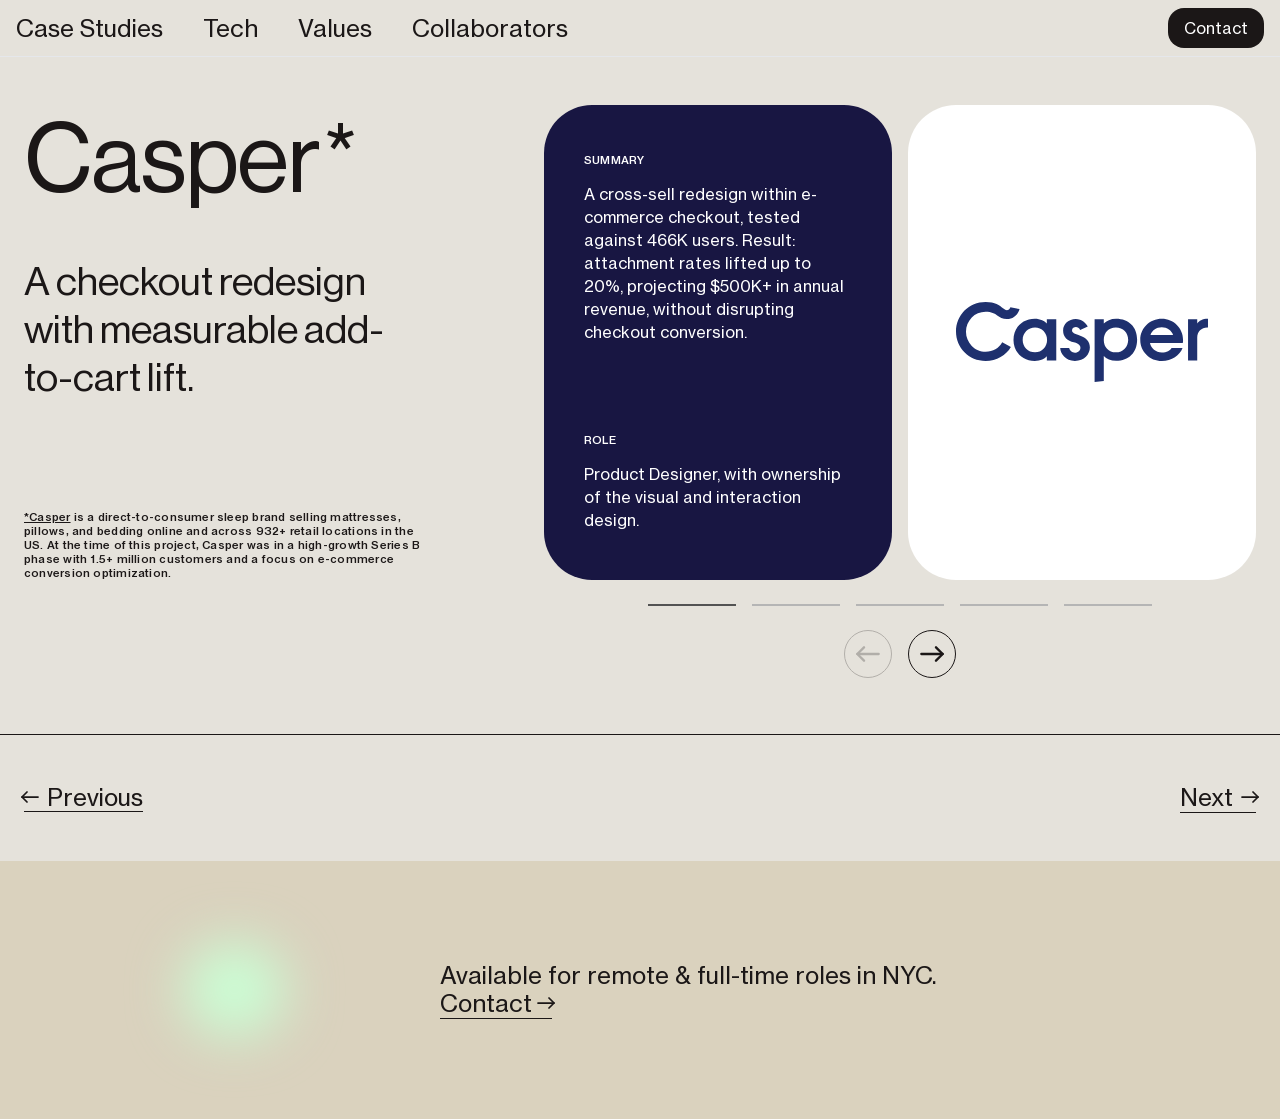
==== casper.html @ 8f55fc1f "Casper copy update" ====
<!DOCTYPE html>
<html lang="en">
<head>
  <meta charset="UTF-8" />
  <meta name="viewport" content="width=device-width, initial-scale=1.0" />
  <title>Casper — Anne Lee</title>
  <link rel="stylesheet" href="styles.css" />
  <link rel="icon" type="image/x-icon" href="favicon.ico">
</head>
<body>

  <header id="site-navbar" class="site-header"></header>

  <main class="cs-page">

    <!-- ── Hero ─────────────────────────────────────────────── -->
    <section class="cs-hero">
      <div class="page-shell">
        <div class="grid-inner">

          <div class="cs-hero-left">
            <div class="cs-hero-headline">
              <h1 class="cs-title">Casper*</h1>
              <p class="cs-subtitle">A checkout redesign with measurable add-to-cart lift.</p>
            </div>
            <p class="cs-footnote"><a href="https://www.casper.com/" target="_blank" rel="noopener noreferrer">*Casper</a> is a direct-to-consumer sleep brand selling mattresses, pillows, and bedding online and across 932+ retail locations in the US. At the time of this project, Casper was in a high-growth Series B phase with 1.5+ million customers and a focus on e-commerce conversion optimization.</p>
          </div>

          <div class="cs-hero-right">

            <!-- Slide 1 — Product + Role -->
            <div data-slide-id="product" class="cs-hero-slide cs-hero-slide--active">
              <div class="cs-hero-card" style="background-color: #181642 !important;">
                <div class="cs-card-meta-item">
                  <span class="cs-label">SUMMARY</span>
                  <p class="cs-card-value">A cross-sell redesign within e-commerce checkout, tested against 466K users. Result: attachment rates lifted up to 20%, projecting $500K+ in annual revenue, without disrupting checkout conversion.</p>
                </div>
                <div class="cs-card-meta-item">
                  <span class="cs-label">ROLE</span>
                  <p class="cs-card-value">Product Designer, with ownership of the visual and interaction design.</p>
                </div>
              </div>
              <div class="cs-hero-img-wrap" style="background:#fff; display:flex; align-items:center; justify-content:center; padding:0 var(--space-6);">
                <img src="img/casper/Casper_Sleep_logo.svg" alt="Casper" style="width:100%; height:auto; display:block;" />
              </div>
            </div>

            <!-- Slide 2 — Problem + Stage -->
            <div data-slide-id="problem" class="cs-hero-slide">
              <div class="cs-hero-card" style="background-color: #181642 !important;">
                <div class="cs-card-meta-item">
                  <span class="cs-label">OBJECTIVE</span>
                  <p class="cs-card-value">A poorly designed cross-sell risks checkout drop-off, so the brief was clear: lift attachment without disrupting conversion.</p>
                </div>
                <div class="cs-card-meta-item">
                  <span class="cs-label">DIAGNOSIS</span>
                  <p class="cs-card-value">The inherited cross-sell carousel was underperforming. Auto-rotation carousel moved faster than buyers could engage, dot navigation was impercievable on mobile, and low visual contrast buried the add-to-cart moment.</p>
                </div>
              </div>
              <div class="cs-hero-img-wrap cs-problem-wrap" style="background-color: #181642!important;">
                <img src="img/casper/casper-hero-original-cross-sell.png" alt="Casper problem" class="cs-hero-img" style="display:block; margin: 0 auto; padding:32px;" />
              </div>
            </div>

            <!-- Slide 3 — Strategy + Constraint -->
            <div data-slide-id="strategy" class="cs-hero-slide">
              <div class="cs-hero-card" style="background-color: #181642 !important;">
                <div class="cs-card-meta-item">
                  <span class="cs-label">DESIGN ITERATIONS</span>
                  <p class="cs-card-value">Explored contextual copy per product to give buyers more incentive at the moment of add-to-cart. Tested CTA treatments across button size, label copy, and icon vs. text styles.</p>
                </div>
                <div class="cs-card-meta-item">
                  <span class="cs-label">THE CONSTRAINT</span>
                  <p class="cs-card-value">Minimal engineering lift. Any redesign had to be A/B testable in isolation with no risk to primary checkout conversion.</p>
                </div>
              </div>
              <div class="cs-hero-img-wrap cs-iter-wrap" style="background-color: #F0F9FF !important;">
                <img src="img/casper/casper-hero-iteration1.png" alt="Casper iteration 1" class="cs-hero-img cs-iter-img cs-iter-img--1" />
                <img src="img/casper/casper-hero-iteration2.png" alt="Casper iteration 2" class="cs-hero-img cs-iter-img cs-iter-img--2" />
                <img src="img/casper/casper-hero-iteration3.png" alt="Casper iteration 3" class="cs-hero-img cs-iter-img cs-iter-img--3" />
                <p class="cs-iter-caption">Cross-sell redesign iterations</p>
              </div>
            </div>

            <!-- Slide 4 — Design + Decisions -->
            <div data-slide-id="design" class="cs-hero-slide">
              <div class="cs-hero-card" style="background-color: #181642 !important;">
                <div class="cs-card-meta-item">
                  <span class="cs-label">THE FINAL DESIGN</span>
                  <p class="cs-card-value">Slowed carousel movement, replaced dot navigation with arrows, and added contextual copy to each product. The cross-sell peeks in as users reach end of scroll, and the primary checkout CTA remains at mid-screen.</p>
                </div>
                <div class="cs-card-meta-item">
                  <span class="cs-label">REASONING</span>
                  <p class="cs-card-value">A large full-width CTA touch area and directional arrows reduce friction at the moment purchase intent peaks. A blue card background adds visual contrast while using existing button styles.</p>
                </div>
              </div>
              <div class="cs-hero-img-wrap cs-design-wrap" style="background-color: #ADD3EB !important;">
                <div class="cs-design-inner">
                  <img src="img/casper/casper-hero-final-design.png" alt="Casper design process" class="cs-design-scroll-img"/>
                  <img src="img/casper/casper-hero-final-design-cart.png" alt="Casper cross-sell module" class="cs-design-cart-img"/>
                </div>
              </div>
            </div>

            <!-- Slide 5 — Outcomes + Guardrail -->
            <div data-slide-id="outcomes" class="cs-hero-slide">
              <div class="cs-hero-card" style="background-color: #181642 !important;">
                <div class="cs-card-meta-item">
                  <span class="cs-label">OUTCOMES</span>
                  <p class="cs-card-value">Attachment rates improved across every product tested, with gains ranging from 7% to 20%. Revenue per user lifted 1%, projecting to $500K+ annually.</p>
                </div>
                <div class="cs-card-meta-item">
                  <span class="cs-label">VALIDATION</span>
                  <p class="cs-card-value">Primary checkout conversion held unchanged. The redesign lifted cross-sell without adding friction. Design is a growth lever.</p>
                </div>
              </div>
              <div class="cs-hero-img-wrap" style="background: #274492 !important;">
                <div class="cs-outcomes-stats">
                  <p class="cs-subtitle" style="color:#fff !important;">Results</p>
                  <p class="cs-stat-intro">Statistically significant <br>conversion lift:</p>
                  <div class="cs-stat-group">
                    <p class="cs-stat-intro cs-count-up" data-prefix="+" data-suffix="%" data-target="20" style="color:#fff !important;">+0%</p>
                    <p class="cs-stat-intro">Pillow attachment</p>
                  </div>
                  <div class="cs-stat-group">
                    <p class="cs-stat-intro cs-count-up" data-prefix="+" data-suffix="%" data-target="17" style="color:#fff !important;">+0%</p>
                    <p class="cs-stat-intro">Mattress Protector attachment</p>
                  </div>
                  <div class="cs-stat-group">
                    <p class="cs-stat-intro cs-count-up" data-prefix="$" data-suffix="K+" data-target="500" style="color:#fff !important;">$0K+</p>
                    <p class="cs-stat-intro">Projected AR impact</p>
                  </div>
                </div>
              </div>
            </div>

          </div>

        </div>
      </div>
    </section>

    <!-- ── Navigation strip ─────────────────────────────────── -->
    <div class="cs-nav-strip">
      <div class="page-shell">
        <div class="cs-nav-inner">
          <div class="cs-nav-right">
            <div class="cs-progress" role="img" aria-label="Slide 1 of 5">
              <span class="cs-progress-seg cs-progress-seg--active"></span>
              <span class="cs-progress-seg"></span>
              <span class="cs-progress-seg"></span>
              <span class="cs-progress-seg"></span>
              <span class="cs-progress-seg"></span>
            </div>
            <div class="cs-arrows">
              <button class="cs-arrow cs-arrow--prev" aria-label="Previous slide" disabled>
                <svg width="24" height="16" viewBox="0 0 18 12" fill="none" aria-hidden="true"><line x1="1" y1="6" x2="17" y2="6" stroke="currentColor" stroke-width="1.75" stroke-linecap="round"/><polyline points="12,1 17,6 12,11" stroke="currentColor" stroke-width="1.75" fill="none" stroke-linecap="round" stroke-linejoin="round"/></svg>
              </button>
              <button class="cs-arrow cs-arrow--next" aria-label="Next slide">
                <svg width="24" height="16" viewBox="0 0 18 12" fill="none" aria-hidden="true"><line x1="1" y1="6" x2="17" y2="6" stroke="currentColor" stroke-width="1.75" stroke-linecap="round"/><polyline points="12,1 17,6 12,11" stroke="currentColor" stroke-width="1.75" fill="none" stroke-linecap="round" stroke-linejoin="round"/></svg>
              </button>
              <p class="cs-keyboard-hint">Use your keyboard arrows</p>
            </div>
          </div>
        </div>
      </div>
    </div>

    <!-- ── Bottom navigation ────────────────────────────────── -->
    <nav class="cs-bottom-nav" aria-label="Case study navigation">
      <div class="page-shell">
        <a href="verizon.html" class="cs-prev-link"><svg class="hero-cta-arrow" width="12" height="18" viewBox="0 0 12 18" fill="none" aria-hidden="true"><line x1="6" y1="1" x2="6" y2="17" stroke="currentColor" stroke-width="1.75" stroke-linecap="round"></line><polyline points="1,12 6,17 11,12" stroke="currentColor" stroke-width="1.75" fill="none" stroke-linecap="round" stroke-linejoin="round"></polyline></svg> Previous</a>
        <a href="finde.html" class="cs-next-link">Next <svg class="hero-cta-arrow" width="12" height="18" viewBox="0 0 12 18" fill="none" aria-hidden="true"><line x1="6" y1="1" x2="6" y2="17" stroke="currentColor" stroke-width="1.75" stroke-linecap="round"></line><polyline points="1,12 6,17 11,12" stroke="currentColor" stroke-width="1.75" fill="none" stroke-linecap="round" stroke-linejoin="round"></polyline></svg></a>
      </div>
    </nav>

  </main>

  <footer>
    <div class="page-shell">
      <div class="footer-inner">
        <div class="footer-blob"></div>
        <p class="footer-tagline">Available for remote &amp; full-time roles in NYC.
          <br>
          <a href="mailto:anne@anneleedesigns.com">Contact
          <svg class="hero-cta-arrow" width="12" height="18" viewBox="0 0 12 18" fill="none" aria-hidden="true"><line x1="6" y1="1" x2="6" y2="17" stroke="currentColor" stroke-width="1.75" stroke-linecap="round"></line><polyline points="1,12 6,17 11,12" stroke="currentColor" stroke-width="1.75" fill="none" stroke-linecap="round" stroke-linejoin="round"></polyline></svg>          </a>
        </p>
      </div>
    </div>
  </footer>

  <script src="script.js"></script>
</body>
</html>
---- styles.css ----
/* ============================================================
   @font-face — Neue Haas Grotesk Display Pro
   Naming: NHaasGroteskDSPro-{weight}{style}
   Weight map: 15=100, 25=200, 35=300, 45=400, 55=450, 65=500, 75=700, 95=900
   ============================================================ */

@font-face {
  font-family: "Neue Haas Grotesk Display Pro";
  src: url("./fonts/Neue Haas Grotesk/NHaasGroteskDSPro-15UltTh.woff2") format("woff2");
  font-weight: 100;
  font-style: normal;
  font-display: swap;
}
@font-face {
  font-family: "Neue Haas Grotesk Display Pro";
  src: url("./fonts/Neue Haas Grotesk/NHaasGroteskDSPro-16UltThIt.woff2") format("woff2");
  font-weight: 100;
  font-style: italic;
  font-display: swap;
}
@font-face {
  font-family: "Neue Haas Grotesk Display Pro";
  src: url("./fonts/Neue Haas Grotesk/NHaasGroteskDSPro-25Th.woff2") format("woff2");
  font-weight: 200;
  font-style: normal;
  font-display: swap;
}
@font-face {
  font-family: "Neue Haas Grotesk Display Pro";
  src: url("./fonts/Neue Haas Grotesk/NHaasGroteskDSPro-26ThIt.woff2") format("woff2");
  font-weight: 200;
  font-style: italic;
  font-display: swap;
}
@font-face {
  font-family: "Neue Haas Grotesk Display Pro";
  src: url("./fonts/Neue Haas Grotesk/NHaasGroteskDSPro-35XLt.woff2") format("woff2");
  font-weight: 300;
  font-style: normal;
  font-display: swap;
}
@font-face {
  font-family: "Neue Haas Grotesk Display Pro";
  src: url("./fonts/Neue Haas Grotesk/NHaasGroteskDSPro-36XLtIt.woff2") format("woff2");
  font-weight: 300;
  font-style: italic;
  font-display: swap;
}
@font-face {
  font-family: "Neue Haas Grotesk Display Pro";
  src: url("./fonts/Neue Haas Grotesk/NHaasGroteskDSPro-45Lt.woff2") format("woff2");
  font-weight: 400;
  font-style: normal;
  font-display: swap;
}
@font-face {
  font-family: "Neue Haas Grotesk Display Pro";
  src: url("./fonts/Neue Haas Grotesk/NHaasGroteskDSPro-46LtIt.woff2") format("woff2");
  font-weight: 400;
  font-style: italic;
  font-display: swap;
}
@font-face {
  font-family: "Neue Haas Grotesk Display Pro";
  src: url("./fonts/Neue Haas Grotesk/NHaasGroteskDSPro-55Rg.woff2") format("woff2");
  font-weight: 450;
  font-style: normal;
  font-display: swap;
}
@font-face {
  font-family: "Neue Haas Grotesk Display Pro";
  src: url("./fonts/Neue Haas Grotesk/NHaasGroteskDSPro-56It.woff2") format("woff2");
  font-weight: 450;
  font-style: italic;
  font-display: swap;
}
@font-face {
  font-family: "Neue Haas Grotesk Display Pro";
  src: url("./fonts/Neue Haas Grotesk/NHaasGroteskDSPro-65Md.woff2") format("woff2");
  font-weight: 500;
  font-style: normal;
  font-display: swap;
}
@font-face {
  font-family: "Neue Haas Grotesk Display Pro";
  src: url("./fonts/Neue Haas Grotesk/NHaasGroteskDSPro-66MdIt.woff2") format("woff2");
  font-weight: 500;
  font-style: italic;
  font-display: swap;
}
@font-face {
  font-family: "Neue Haas Grotesk Display Pro";
  src: url("./fonts/Neue Haas Grotesk/NHaasGroteskDSPro-75Bd.woff2") format("woff2");
  font-weight: 700;
  font-style: normal;
  font-display: swap;
}
@font-face {
  font-family: "Neue Haas Grotesk Display Pro";
  src: url("./fonts/Neue Haas Grotesk/NHaasGroteskDSPro-76BdIt.woff2") format("woff2");
  font-weight: 700;
  font-style: italic;
  font-display: swap;
}
@font-face {
  font-family: "Neue Haas Grotesk Display Pro";
  src: url("./fonts/Neue Haas Grotesk/NHaasGroteskDSPro-95Blk.woff2") format("woff2");
  font-weight: 900;
  font-style: normal;
  font-display: swap;
}
@font-face {
  font-family: "Neue Haas Grotesk Display Pro";
  src: url("./fonts/Neue Haas Grotesk/NHaasGroteskDSPro-96BlkIt.woff2") format("woff2");
  font-weight: 900;
  font-style: italic;
  font-display: swap;
}

/* ============================================================
   @font-face — Neue Haas Grotesk Text Pro
   Available: 55Rg (400), 65Md (500), 75Bd (700) + italics
   ============================================================ */

@font-face {
  font-family: "Neue Haas Grotesk Text Pro";
  src: url("./fonts/Neue Haas Grotesk/NHaasGroteskTXPro-55Rg.woff2") format("woff2");
  font-weight: 400;
  font-style: normal;
  font-display: swap;
}
@font-face {
  font-family: "Neue Haas Grotesk Text Pro";
  src: url("./fonts/Neue Haas Grotesk/NHaasGroteskTXPro-56It.woff2") format("woff2");
  font-weight: 400;
  font-style: italic;
  font-display: swap;
}
@font-face {
  font-family: "Neue Haas Grotesk Text Pro";
  src: url("./fonts/Neue Haas Grotesk/NHaasGroteskTXPro-65Md.woff2") format("woff2");
  font-weight: 500;
  font-style: normal;
  font-display: swap;
}
@font-face {
  font-family: "Neue Haas Grotesk Text Pro";
  src: url("./fonts/Neue Haas Grotesk/NHaasGroteskTXPro-66MdIt.woff2") format("woff2");
  font-weight: 500;
  font-style: italic;
  font-display: swap;
}
@font-face {
  font-family: "Neue Haas Grotesk Text Pro";
  src: url("./fonts/Neue Haas Grotesk/NHaasGroteskTXPro-75Bd.woff2") format("woff2");
  font-weight: 700;
  font-style: normal;
  font-display: swap;
}
@font-face {
  font-family: "Neue Haas Grotesk Text Pro";
  src: url("./fonts/Neue Haas Grotesk/NHaasGroteskTXPro-76BdIt.woff2") format("woff2");
  font-weight: 700;
  font-style: italic;
  font-display: swap;
}

/* ============================================================
   @font-face — Helvetica Neue
   Weight map: UltraLight=100, Thin=200, Light=300, Roman=400,
               Medium=500, Bold=700, Heavy=800, Black=900
   ============================================================ */

@font-face {
  font-family: "Helvetica Neue";
  src: url("./fonts/Helvetica Neue/HelveticaNeue-UltraLight.woff2") format("woff2");
  font-weight: 100;
  font-style: normal;
  font-display: swap;
}
@font-face {
  font-family: "Helvetica Neue";
  src: url("./fonts/Helvetica Neue/HelveticaNeue-UltraLightItalic.woff2") format("woff2");
  font-weight: 100;
  font-style: italic;
  font-display: swap;
}
@font-face {
  font-family: "Helvetica Neue";
  src: url("./fonts/Helvetica Neue/HelveticaNeue-Thin.woff2") format("woff2");
  font-weight: 200;
  font-style: normal;
  font-display: swap;
}
@font-face {
  font-family: "Helvetica Neue";
  src: url("./fonts/Helvetica Neue/HelveticaNeue-ThinItalic.woff2") format("woff2");
  font-weight: 200;
  font-style: italic;
  font-display: swap;
}
@font-face {
  font-family: "Helvetica Neue";
  src: url("./fonts/Helvetica Neue/HelveticaNeue-Light.woff2") format("woff2");
  font-weight: 300;
  font-style: normal;
  font-display: swap;
}
@font-face {
  font-family: "Helvetica Neue";
  src: url("./fonts/Helvetica Neue/HelveticaNeue-LightItalic.woff2") format("woff2");
  font-weight: 300;
  font-style: italic;
  font-display: swap;
}
@font-face {
  font-family: "Helvetica Neue";
  src: url("./fonts/Helvetica Neue/HelveticaNeue-Roman.woff2") format("woff2");
  font-weight: 400;
  font-style: normal;
  font-display: swap;
}
@font-face {
  font-family: "Helvetica Neue";
  src: url("./fonts/Helvetica Neue/HelveticaNeue-Italic.woff2") format("woff2");
  font-weight: 400;
  font-style: italic;
  font-display: swap;
}
@font-face {
  font-family: "Helvetica Neue";
  src: url("./fonts/Helvetica Neue/HelveticaNeue-Medium.woff2") format("woff2");
  font-weight: 500;
  font-style: normal;
  font-display: swap;
}
@font-face {
  font-family: "Helvetica Neue";
  src: url("./fonts/Helvetica Neue/HelveticaNeue-MediumItalic.woff2") format("woff2");
  font-weight: 500;
  font-style: italic;
  font-display: swap;
}
@font-face {
  font-family: "Helvetica Neue";
  src: url("./fonts/Helvetica Neue/HelveticaNeue-Bold.woff2") format("woff2");
  font-weight: 700;
  font-style: normal;
  font-display: swap;
}
@font-face {
  font-family: "Helvetica Neue";
  src: url("./fonts/Helvetica Neue/HelveticaNeue-BoldItalic.woff2") format("woff2");
  font-weight: 700;
  font-style: italic;
  font-display: swap;
}
@font-face {
  font-family: "Helvetica Neue";
  src: url("./fonts/Helvetica Neue/HelveticaNeue-Heavy.woff2") format("woff2");
  font-weight: 800;
  font-style: normal;
  font-display: swap;
}
@font-face {
  font-family: "Helvetica Neue";
  src: url("./fonts/Helvetica Neue/HelveticaNeue-HeavyItalic.woff2") format("woff2");
  font-weight: 800;
  font-style: italic;
  font-display: swap;
}
@font-face {
  font-family: "Helvetica Neue";
  src: url("./fonts/Helvetica Neue/HelveticaNeue-Black.woff2") format("woff2");
  font-weight: 900;
  font-style: normal;
  font-display: swap;
}
@font-face {
  font-family: "Helvetica Neue";
  src: url("./fonts/Helvetica Neue/HelveticaNeue-BlackItalic.woff2") format("woff2");
  font-weight: 900;
  font-style: italic;
  font-display: swap;
}

/* Global */
* {
  box-sizing: border-box;
  margin: 0;
  padding: 0;
  scroll-behavior: smooth
}

/* Cap-height trimming — aligns CSS line boxes to Figma's cap-height/baseline
   spacing model. Without this, spacing tokens measure from the full line box
   (includes ascender/descender whitespace) and won't match Figma values.
   Supported: Chrome 123+, Safari 17.4+ */
h1, h2, h3, h4, h5, h6, p, button,
.metric-value, .metric-label, .tag,
.collab-cell-label, .collab-item-name, .collab-item-type,
.nav-mobile-links a,
.cs-title, .cs-subtitle, .cs-footnote,
.cs-card-value, .cs-keyboard-hint,
.cs-label, .cs-next-link, .cs-prev-link {
  text-box-trim: trim-both;
  text-box-edge: cap alphabetic;
}

:root {
  --font-display: "Neue Haas Grotesk Display Pro", "Helvetica Neue", Arial, sans-serif;
  --font-text: "Neue Haas Grotesk Text Pro", "Helvetica Neue", Arial, sans-serif;

  /* Type scale tokens (per design.md) — size / weight / line-height / letter-spacing */

  /* Display — Neue Haas Display Pro 55 Roman */
  --type-display-size:   96px;
  --type-display-weight: 450;
  --type-display-lh:     104px;
  --type-display-ls:     0;

  /* H2 — Neue Haas Display Pro 55 Roman */
  --type-h2-size:   64px;
  --type-h2-weight: 450;
  --type-h2-lh:     64px;
  --type-h2-ls:     -0.01em;

  /* H3 — Neue Haas Display Pro 65 Medium */
  --type-h3-size:   48px;
  --type-h3-weight: 500;
  --type-h3-lh:     56px;
  --type-h3-ls:     -0.01em;

  /* Title Large — Neue Haas Display Pro 55 Roman */
  --type-title-l-size:   40px;
  --type-title-l-weight: 450;
  --type-title-l-lh:     48px;
  --type-title-l-ls:     0;

  /* Title Medium — Neue Haas Display Pro 55 Roman */
  --type-title-m-size:   32px;
  --type-title-m-weight: 450;
  --type-title-m-lh:     40px;
  --type-title-m-ls:     0;

  /* Title Small — Neue Haas Text Pro 55 Roman */
  --type-title-s-size:   24px;
  --type-title-s-weight: 400;
  --type-title-s-lh:     1.2;
  --type-title-s-ls:     0;

  /* Body — Neue Haas Text Pro 55 Roman */
  --type-body-size:   16px;
  --type-body-weight: 400;
  --type-body-lh:     23px;
  --type-body-ls:     0.0em;

  /* Body Small — Neue Haas Text Pro 65 Medium */
  --type-body-sm-size:   11px;
  --type-body-sm-weight: 500;
  --type-body-sm-lh:     14px;
  --type-body-sm-ls:     0.02em;

  /* Single column width at each breakpoint — drives cs-progress-seg width.
     Formula: (viewport_or_max - 2×margin - (cols-1)×gutter) / cols
     Desktop 12-col uses min(100vw, 1600px) to cap at max content width. */
  --cs-col-width: calc((min(100vw, 1600px) - 2 * var(--space-3) - 11 * var(--space-2)) / 12);

  /* Spacing tokens — 8px grid (--space-N = N × 8px) */
  --space-1:  8px;
  --space-2:  16px;
  --space-3:  24px;
  --space-4:  32px;
  --space-5:  40px;
  --space-6:  48px;
  --space-7:  56px;
  --space-8:  64px;
  --space-9:  72px;
  --space-10: 80px;
  --space-11: 88px;
  --space-12: 96px;
  --space-13: 104px;
  --space-14: 112px;
  --space-15: 120px;
}

body {
  font-family: var(--font-text);
  font-size: var(--type-body-size);
  font-weight: var(--type-body-weight);
  line-height: var(--type-body-lh);
  letter-spacing: var(--type-body-ls);
  color: #222;
  background: #E5E2DB;
  min-height: 100vh;
  display: flex;
  flex-direction: column;
  -webkit-font-smoothing: antialiased;
  -moz-osx-font-smoothing: grayscale;
}

a {
  color: #1b1717;
}

.site-header {
  width: 100%;
  display: flex;
  justify-content: center;
  align-items: center;
  background: #E5E2DB;
  border-bottom: 1px solid #e5e7eb;
  position: sticky;
  top: 0;
  z-index: 999;
}

.site-header .inner-nav {
  width: 100rem;
  max-width: 100%;
  display: flex;
  align-items: center;
  justify-content: flex-start;
  gap: var(--space-5);
  padding: var(--space-1) var(--space-2);
  box-sizing: border-box;
}

.site-header .nav-links {
  display: flex;
  align-items: center;
  gap: var(--space-5);
}

.site-header .nav-links a {
  font-family: var(--font-text);
  font-size: var(--type-title-s-size);
  font-weight: var(--type-title-s-weight);
  line-height: var(--type-title-s-lh);
  letter-spacing: var(--type-title-s-ls);
  color: #1b1717;
  text-align: center;
  text-decoration: none;
}

.site-header .nav-links a:hover,
.site-header .nav-links a[aria-current="page"] {
  color: #1b1717;
}

.site-header .nav-hamburger {
  display: none; /* desktop: hidden */
}

.btn-contact {
  display: inline-flex;
  justify-content: center;
  align-items: center;
  flex-shrink: 0;
  gap: var(--space-1);
  height: var(--space-5);
  padding: var(--space-1) var(--space-2);
  border-radius: 1rem;
  background: #1b1717;
  color: #fff;
  text-align: center;
  font-family: var(--font-text);
  font-size: var(--type-body-size);
  font-weight: var(--type-body-weight);
  line-height: var(--type-body-lh);
  letter-spacing: var(--type-body-ls);
  text-decoration: none;
  border: none;
  cursor: pointer;
}

.site-header .btn-contact {
  margin-left: auto;
}

.nav-mobile-overlay {
  display: none; /* hidden on desktop; mobile block overrides to flex */
}

/* Mobile navbar: Contact (left) + hamburger (right), no nav links */
@media (max-width: 1023px) {
  .site-header .inner-nav {
    justify-content: space-between;
  }

  .site-header .btn-contact {
    margin-left: 0;
  }

  .site-header .nav-links {
    display: none;
  }

  .site-header .nav-hamburger {
    display: flex;
    justify-content: center;
    align-items: center;
    width: var(--space-5);
    height: var(--space-5);
    background: none;
    border: none;
    padding: 0;
    cursor: pointer;
    appearance: none;
    -webkit-appearance: none;
  }

  .site-header .nav-hamburger-icon {
    display: flex;
    flex-direction: column;
    justify-content: center;
    align-items: center;
    gap: var(--space-1);
    width: var(--space-5);
    height: var(--space-5);
  }

  .site-header .nav-hamburger-icon span {
    display: block;
    width: var(--space-5);
    height: 4px;
    background: #1b1717;
    border-radius: 100px;
    flex-shrink: 0;
    transition: transform 0.3s ease, opacity 0.2s ease;
  }

  /* Hamburger → X: top bar down + rotate, middle fade, bottom bar up + rotate.
     12px = half-span(2px) + gap(8px) + half-span(2px) */
  .site-header .nav-hamburger.is-open .nav-hamburger-icon span:nth-child(1) {
    transform: translateY(12px) rotate(45deg);
  }

  .site-header .nav-hamburger.is-open .nav-hamburger-icon span:nth-child(2) {
    opacity: 0;
    transform: scaleX(0);
  }

  .site-header .nav-hamburger.is-open .nav-hamburger-icon span:nth-child(3) {
    transform: translateY(-12px) rotate(-45deg);
  }

  /* Mobile overlay — slides down from top, sits below sticky header (z-index 998 < 999) */
  .nav-mobile-overlay {
    display: flex;
    position: fixed;
    inset: 0;
    z-index: 998;
    background: #E5E2DB;
    flex-direction: column;
    /* 112px top padding = navbar height (72px) + --space-5 gap (40px), matching Figma y:112 */
    padding: var(--space-14) var(--space-3) var(--space-3);
    transform: translateY(-100%);
    transition: transform 0.35s cubic-bezier(0.4, 0, 0.2, 1);
    pointer-events: none;
  }

  .nav-mobile-overlay.is-open {
    transform: translateY(0);
    pointer-events: auto;
  }

  .nav-mobile-links {
    display: flex;
    flex-direction: column;
    gap: var(--space-5);
  }

  .nav-mobile-links a {
    font-family: var(--font-text);
    font-size: var(--type-title-s-size);
    font-weight: var(--type-title-s-weight);
    line-height: var(--type-title-s-lh);
    color: #1b1717;
    text-decoration: none;
  }
}

@media (prefers-reduced-motion: reduce) {
  .nav-mobile-overlay,
  .site-header .nav-hamburger-icon span {
    transition: none;
  }
}

.hero {
  display: grid;
  grid-template-columns: subgrid;
  align-items: end;
  row-gap: var(--space-15); /* space between hero row and CTA row */
  padding: var(--space-12) 0;
  background: transparent;
  text-align: left;
}

.hero-left {
  grid-column: span 4;
  display: flex;
  flex-direction: column;
  gap: var(--space-7);
}

.hero-right {
  grid-column: 9 / span 4;
  display: flex;
  flex-direction: column;
  gap: var(--space-3);
}

.hero-role {
  font-family: var(--font-display);
  font-size: var(--type-display-size);
  font-weight: var(--type-display-weight);
  line-height: var(--type-display-lh);
  letter-spacing: var(--type-display-ls);
  color: #1b1717;
  margin: 0;
}

.hero-tagline {
  font-family: var(--font-display);
  font-size: var(--type-title-l-size);
  font-weight: var(--type-title-l-weight);
  line-height: var(--type-title-l-lh);
  letter-spacing: var(--type-title-l-ls);
  color: #1b1717;
  margin: 0;
}

.hero-name {
  font-family: var(--font-display);
  font-size: var(--type-h2-size);
  font-weight: var(--type-h2-weight);
  line-height: var(--type-h2-lh);
  letter-spacing: var(--type-h2-ls);
  color: #1b1717;
  margin: 0;
}

.hero-bio {
  font-family: var(--font-text);
  font-size: var(--type-body-sm-size);
  font-weight: var(--type-body-sm-weight);
  line-height: var(--type-body-sm-lh);
  letter-spacing: var(--type-body-sm-ls);
  color: #1b1717;
  margin: 0;
}

.hero-cta {
  grid-column: span 12;
  width: fit-content;
  font-family: var(--font-display);
  font-size: var(--type-title-l-size);
  font-weight: var(--type-title-l-weight);
  line-height: var(--type-title-l-lh);
  letter-spacing: var(--type-title-l-ls);
  color: #1b1717;
}

.hero-cta-content {
  display: inline-flex;
  align-items: baseline;
  gap: var(--space-1);
  border-bottom: 2px solid currentColor;
}

.hero-cta-arrow {
  flex-shrink: 0;
  transition: transform 0.3s ease;
}

.hero-cta:hover .hero-cta-arrow {
  transform: translateY(3px);
}

/* 1280px: hero-left widens to span 5 to avoid appearing narrow */
@media (max-width: 1280px) {
  .hero-left {
    grid-column: span 5;
  }
}

/* 9-col: hero-left cols 1–4, hero-right cols 6–9 */
@media (max-width: 1024px) {
  .hero-right {
    grid-column: 6 / span 4;
  }

  .hero-cta {
    grid-column: span 9;
  }
}

/* 768px tablet: horizontal layout, 9-col, type scales to 64px */
@media (max-width: 768px) {
  .hero-left {
    grid-column: span 4; /* cols 1–4 of 9 */
  }

  /* hero-right inherits 6 / span 4 from the 1024px rule above (also 9-col) */

  .hero-role {
    font-size: var(--type-h2-size);
    line-height: var(--type-h2-lh);
    letter-spacing: var(--type-h2-ls);
  }

  .hero-tagline {
    font-family: var(--font-text);
    font-size: var(--type-title-s-size);
    font-weight: var(--type-title-s-weight);
    line-height: var(--type-title-s-lh);
    letter-spacing: var(--type-title-s-ls);
  }
}

/* 500px mobile: stacked vertical layout */
@media (max-width: 500px) {
  .hero {
    row-gap: var(--space-7);
    align-items: start;
    padding: var(--space-7) 0;
  }

  .hero-left {
    grid-column: span 5;
    gap: var(--space-4);
  }

  .hero-right {
    grid-column: span 5;
  }

  .hero-role {
    font-size: var(--type-h2-size);
    line-height: var(--type-h2-lh);
    letter-spacing: var(--type-h2-ls);
  }

  .hero-tagline {
    font-family: var(--font-text);
    font-size: var(--type-title-s-size);
    font-weight: var(--type-title-s-weight);
    line-height: var(--type-title-s-lh);
    letter-spacing: var(--type-title-s-ls);
  }

  .hero-name {
    font-family: var(--font-text);
    font-size: var(--type-title-s-size);
    font-weight: var(--type-title-s-weight);
    line-height: var(--type-title-s-lh);
  }

  .hero-cta {
    display: block;
    grid-column: span 5;
    font-family: var(--font-text);
    font-size: var(--type-title-s-size);
    font-weight: var(--type-title-s-weight);
    line-height: var(--type-title-s-lh);
    letter-spacing: var(--type-title-s-ls);
    color: #1b1717;
  }
}

/* ============================================================
   Case Studies Section
   ============================================================ */

.case-studies {
  display: grid;
  grid-template-columns: subgrid;
  row-gap: var(--space-3); /* 24px between wrapped rows */
  scroll-margin-top: var(--space-10);
  margin-bottom: var(--space-15);
}

.case-study-card {
  grid-column: span 4;
  background: #fff;
  border-radius: 32px;
  overflow: hidden;
  display: flex;
  flex-direction: column;
  position: relative;
  cursor: pointer;
  box-shadow: 0 2px 8px rgba(0,0,0,0.06);
  transform: translateY(0);
  transition: box-shadow 0.3s ease, transform 0.3s ease;
}

.case-study-card:hover {
  box-shadow: 0 12px 32px rgba(0,0,0,0.12);
  transform: translateY(-4px);
}

.card-link {
  position: absolute;
  inset: 0;
  z-index: 1;
}

.card-image {
  width: 100%;
  aspect-ratio: 453 / 340;
  border-bottom: 1px solid #e5e7eb;
}

.casper-card-image {
  position: relative;
  padding-left: var(--space-3);
  padding-right: var(--space-3);
}

.casper-cross-sell {
  position: absolute;
  top: 50%;
  left: 50%;
  transform: translate(-50%, -50%);
  transform-origin: center center;
  display: flex;
  align-items: center;
  gap: 26px;
}

.verizon-scaler {
  position: absolute;
  top: 0;
  left: 0;
  width: 453px;
  height: 340px;
  transform-origin: top left;
  overflow: hidden;
}

.casper-cross-sell-nav {
  background: none;
  border: none;
  padding: 0;
  cursor: pointer;
  flex-shrink: 0;
  display: flex;
}

.casper-cross-sell-card {
  width: 280px;
  height: 237px;
  background: #D7F1FF;
  border: 1px solid #D4E8F3;
  border-radius: 6px;
  position: relative;
  flex-shrink: 0;
}

.casper-cross-sell-title {
  position: absolute;
  top: 20px;
  left: 20px;
  width: 220px;
  margin: 0;
  font-family: system-ui, -apple-system, sans-serif;
  font-size: 14px;
  font-weight: 400;
  line-height: 1.25;
  letter-spacing: 0.01em;
  color: #515151;
}

.casper-title-name {
  font-weight: 700;
}

.casper-cross-sell-product-wrap {
  position: absolute;
  left: 76px;
  top: 99px;
  width: 128px;
  height: 44px;
}

.casper-cross-sell-product-wrap::before {
  content: '';
  position: absolute;
  inset: 0;
  background: url('img/casper-foundation.png') center / contain no-repeat;
  filter: drop-shadow(0px 14px 10px rgba(34, 70, 83, 0.4));
}

.casper-cross-sell-product {
  position: relative;
  width: 100%;
  height: 100%;
  object-fit: contain;
  z-index: 1;
}

/* Verizon card illustration */
.verizon-card-image {
  position: relative;
}

.verizon-upgrade {
  position: absolute;
  padding: 40px 24px 0px 24px;
  display: flex;
  flex-direction: column;
  gap: 32px;
}

.verizon-upgrade-text {
  display: flex;
  flex-direction: column;
  gap: 24px;
}

.verizon-upgrade-heading {
  margin: 0;
  font-family: "Helvetica Neue", Helvetica, Arial, sans-serif;
  font-size: 32px;
  font-weight: 800;
  line-height: 1.03;
  letter-spacing: -0.05em;
  color: #1b1717;
}

.verizon-upgrade-body {
  margin: 0;
  font-family: "Helvetica Neue", Helvetica, Arial, sans-serif;
  font-size: 16px;
  font-weight: 400;
  line-height: 1.3;
  letter-spacing: -0.02em;
  color: #1b1717;
}

.verizon-upgrade-divider {
  width: 379px;
  height: 5px;
  background: #1b1717;
  flex-shrink: 0;
}

.verizon-upgrade-device {
  position: relative;
  height: 188px;
  flex-shrink: 0;
}

.verizon-device-label {
  margin: 0;
  font-family: "Helvetica Neue", Helvetica, Arial, sans-serif;
  font-size: 24px;
  font-weight: 800;
  line-height: 1.25;
  letter-spacing: -0.06em;
  color: #1b1717;
}

.verizon-device-add {
  position: absolute;
  top: 40px;
  left: 0;
  background: none;
  border: 1px solid #1b1717;
  border-radius: 100px;
  padding: 5px 12px;
  font-family: "Helvetica Neue", Helvetica, Arial, sans-serif;
  font-size: 16px;
  font-weight: 700;
  letter-spacing: -0.04em;
  color: #1b1717;
  cursor: pointer;
}

.verizon-device-phone {
  position: absolute;
  top: 4px;
  left: 250px;
  width: 94px;
  height: 184px;
  object-fit: contain;
}

.casper-cross-sell-btn {
  position: absolute;
  left: 20px;
  top: 183px;
  width: 240px;
  height: 34px;
  background: #fff;
  border: none;
  border-radius: 6px;
  font-family: system-ui, -apple-system, sans-serif;
  font-size: 14px;
  font-weight: 500;
  letter-spacing: 0.028em;
  color: #00237E;
  cursor: pointer;
}

.card-body {
  padding: var(--space-5);
  display: flex;
  flex-direction: column;
  gap: var(--space-5);
  flex: 1;
}

.card-tags {
  display: flex;
  flex-wrap: wrap;
  gap: var(--space-1);
}

.tag {
  font-family: var(--font-text);
  font-size: var(--type-body-sm-size);
  font-weight: var(--type-body-sm-weight);
  line-height: var(--type-body-sm-lh);
  letter-spacing: var(--type-body-sm-ls);
  padding: 6px var(--space-1);
  background-color: #D4E8F3;
  color:#54656e;
  border-radius: 100px;
  white-space: nowrap;
}

.card-text {
  display: flex;
  flex-direction: column;
  gap: var(--space-3);
}

.card-title {
  font-family: var(--font-display);
  font-size: var(--type-title-l-size);
  font-weight: var(--type-title-l-weight);
  line-height: var(--type-title-l-lh);
  letter-spacing: var(--type-title-l-ls);
  color: #1b1717;
  margin: 0;
}

.card-description {
  font-family: var(--font-text);
  font-size: var(--type-title-s-size);
  font-weight: var(--type-title-s-weight);
  line-height: var(--type-title-s-lh);
  letter-spacing: var(--type-title-s-ls);
  color: #1b1717;
  margin: 0;
}

.card-footer {
  display: flex;
  align-items: flex-end;
  justify-content: space-between;
  margin-top: auto;
}

.card-metrics {
  display: flex;
  gap: var(--space-2);
}

.metric {
  display: flex;
  flex-direction: column;
  gap: var(--space-1);
}

.metric-value {
  font-family: var(--font-text);
  font-size: var(--type-title-s-size);
  font-weight: var(--type-title-s-weight);
  line-height: var(--type-title-s-lh);
  letter-spacing: var(--type-title-s-ls);
  color: #1b1717;
}

.metric-label {
  font-family: var(--font-text);
  font-size: var(--type-body-sm-size);
  font-weight: var(--type-body-sm-weight);
  line-height: var(--type-body-sm-lh);
  letter-spacing: var(--type-body-sm-ls);
  color: #1b1717;
}

.card-arrow {
  display: block;
  flex-shrink: 0;
  color: #1b1717;
  transform: translateX(0);
  transition: transform 0.2s ease;
}

.case-study-card:hover .card-arrow {
  transform: translateX(6px);
}

/* Finde card illustration */
.finde-card-image {
  position: relative;
  background: #f7f7f7;
}

.finde-scaler {
  position: absolute;
  top: 0;
  left: 0;
  width: 453px;
  height: 339px;
  transform-origin: top left;
  overflow: hidden;
}

.finde-viewport {
  position: absolute;
  left: 31px;
  top: 32px;
  width: 390px;
  height: 308px;
  overflow: hidden;
}

.finde-phone-body {
  position: relative;
  top: 0;
  left: 0;
  width: 100%;
  background: #fff;
}

.finde-filter-bar {
  display: flex;
  align-items: center;
  padding: 18px 18px;
  gap: 38px;
}

.finde-chip {
  background: #f0edea;
  border-radius: 100px;
  padding: 12px 16px;
  font-family: -apple-system, BlinkMacSystemFont, system-ui, sans-serif;
  font-size: 15px;
  font-weight: 500;
  color: #1b1717;
  text-box-trim: trim-both;
  text-box-edge: cap alphabetic;
}

.finde-filter-label {
  font-family: -apple-system, BlinkMacSystemFont, system-ui, sans-serif;
  font-size: 15px;
  font-weight: 400;
  color: #1b1717;
  text-box-trim: trim-both;
  text-box-edge: cap alphabetic;
}

.finde-close {
  position: absolute;
  top: 4px;
  right: 4px;
  color: #1b1717;
}

.finde-filter-divider {
  height: 1px;
  background: #d6d6d6;
}

.finde-list {
  padding-top: 12px;
  display: flex;
  flex-direction: column;
}

.finde-row {
  display: flex;
  align-items: center;
  height: 56px;
  color: #1b1717;
}

.finde-icon-zone {
  width: 62px;
  display: flex;
  justify-content: center;
  align-items: center;
  flex-shrink: 0;
}

.finde-name {
  font-family: "Helvetica Neue", Helvetica, Arial, sans-serif;
  font-size: 15px;
  font-weight: 400;
  color: #1b1717;
  letter-spacing: 0.02em;
  text-box-trim: trim-both;
  text-box-edge: cap alphabetic;
}


/* Case studies responsive */
@media (max-width: 1024px) {
  .case-study-card { grid-column: span 3; } /* 3 per row on 9-col */

  .card-body {
    padding: var(--space-4) var(--space-3); /* 32px top/bottom, 24px left/right */
    gap: var(--space-4);
  }

  .card-text {
    gap: var(--space-2);
  }

  .card-title {
    font-size: var(--type-title-m-size);
    line-height: var(--type-title-m-lh);
  }

  .card-description {
    font-size: var(--type-body-size);
    line-height: var(--type-body-lh);
    letter-spacing: var(--type-body-ls);
  }
}

@media (max-width: 768px) {
  .case-study-card { grid-column: span 4; } /* 2 per row on 9-col, 3rd wraps */
}

@media (max-width: 500px) {
  .case-study-card { grid-column: span 6; } /* 1 per row on 6-col */
}

/* ============================================================
   Technology Section
   ============================================================ */

.tech-section {
  background: #1b1717;
  color: #fff;
  padding: var(--space-15) 0;
}

.tech-heading {
  font-family: var(--font-display);
  font-size: var(--type-title-l-size);
  font-weight: var(--type-title-l-weight);
  line-height: var(--type-title-l-lh);
  letter-spacing: var(--type-title-l-ls);
  color: #fff;
}

/* Col 1: space-between to match col 2 height */
.tech-col-1 {
  display: flex;
  flex-direction: column;
  justify-content: space-between;
}

/* Col 2: rainbow circle SVG */
.tech-col-rainbow {
  overflow: hidden;
  border-radius: 32px;
  position: relative;
  min-height: 643px;
}

.tech-rainbow-svg {
  position: absolute;
  width: 700px;
  height: 700px;
  top: 50%;
  left: 50%;
  transform: translate(-50%, -50%);
}

/* Col 3: gap 31px ≈ var(--space-4) */
.tech-col-3 {
  display: flex;
  flex-direction: column;
  gap: var(--space-4);
}

.tech-card {
  background: #282222;
  border-radius: 32px;
  padding: var(--space-4);
  display: flex;
  flex-direction: column;
  gap: var(--space-2);
}

.tech-card-title {
  font-family: var(--font-text);
  font-size: var(--type-title-s-size);
  font-weight: var(--type-title-s-weight);
  line-height: var(--type-title-s-lh);
  letter-spacing: var(--type-title-s-ls);
  color: #fff;
  margin: 0;
}

.tech-card-body {
  font-family: var(--font-text);
  font-size: var(--type-body-size);
  font-weight: var(--type-body-weight);
  line-height: var(--type-body-lh);
  letter-spacing: var(--type-body-ls);
  color: #fff;
  margin: 0;
}

.tech-pixel-totem {
  width: 100%;
  display: block;
}

.tech-star-animation {
  background: #dad2be;
  border-radius: var(--space-4);
  flex: 1;
  min-height: 443px;
  overflow: hidden;
  position: relative;
}

.tech-star-animation canvas {
  position: absolute;
  top: 50%;
  left: 50%;
  transform: translate(-50%, -50%);
}


/* ============================================================
   Values Section
   ============================================================ */

.values-section {
  background: #dad2be;
  padding: var(--space-15) 0;
  overflow-x: hidden;
}

.values-heading {
  font-family: var(--font-display);
  font-size: var(--type-title-l-size);
  font-weight: var(--type-title-l-weight);
  line-height: var(--type-title-l-lh);
  letter-spacing: var(--type-title-l-ls);
  color: #1b1717;
  margin: 0 0 var(--space-7);
}

.values-col {
  display: flex;
  flex-direction: column;
  gap: var(--space-3);
  align-self: end; /* bottom-align cols 2 & 3 to match col 1's taller height */
}

.values-col-text {
  display: flex;
  flex-direction: column;
  gap: var(--space-2);
}

.values-col-title {
  font-family: var(--font-text);
  font-size: var(--type-title-s-size);
  font-weight: var(--type-title-s-weight);
  line-height: var(--type-title-s-lh);
  letter-spacing: var(--type-title-s-ls);
  color: #1b1717;
  margin: 0;
}

.values-col-body {
  font-family: var(--font-text);
  font-size: var(--type-body-size);
  font-weight: var(--type-body-weight);
  line-height: var(--type-body-lh);
  letter-spacing: var(--type-body-ls);
  color: #1b1717;
  margin: 0;
}

.illustration-wrapper {
  width: 100%;
  aspect-ratio: 352 / 256;
  position: relative;
}

.illustration-values-pixel-art {
  width: 100%;
  height: 100%;
  display: block;
}

.illustration-wrapper--blur {
  overflow: visible;
}

.illustration-values-ethical-blur {
  position: absolute;
  width: 160%;
  left: -29%;
  top: -42%;
  height: auto;
}

.illustration-values-systems {
  display: block;
  width: 100%;
  height: 100%;
}

/* ============================================================
   Collaborators Section
   ============================================================ */

.collab-section {
  padding: var(--space-15) 0;
}

.collab-heading {
  font-family: var(--font-display);
  font-size: var(--type-title-l-size);
  font-weight: var(--type-title-l-weight);
  line-height: var(--type-title-l-lh);
  letter-spacing: var(--type-title-l-ls);
  color: #1b1717;
  margin: 0;
  align-self: start;
}

.collab-description {
  grid-column: 5 / span 6;
  font-family: var(--font-text);
  font-size: var(--type-title-s-size);
  font-weight: var(--type-title-s-weight);
  line-height: var(--type-title-s-lh);
  letter-spacing: var(--type-title-s-ls);
  color: #1b1717;
  margin: 0;
  align-self: start;
}

.collab-groups {
  grid-column: 5 / span 7;
  display: flex;
  flex-direction: column;
  gap: var(--space-11); /* 88px between project and agency groups */
  padding-top: var(--space-7); 
}

.collab-group {
  display: flex;
  flex-direction: column;
  gap: var(--space-6); /* 48px ≈ figma 49px between heading and grid */
}

.collab-group-heading {
  font-family: var(--font-display);
  font-size: var(--type-title-m-size);
  font-weight: var(--type-title-m-weight);
  line-height: var(--type-title-m-lh);
  letter-spacing: var(--type-title-m-ls);
  color: #1b1717;
  margin: 0;
}

/* Module grid: 6 cols at desktop/tablet, each cell spans --cols modules */
.collab-grid {
  display: grid;
  grid-template-columns: repeat(6, 1fr);
  gap: 0;
}

.collab-row {
  display: contents;
}

.collab-cell {
  grid-column: span var(--cols, 1);
  aspect-ratio: calc(var(--cols, 1) / 1);
  position: relative;
  display: flex;
  flex-direction: column;
  background: var(--cell-color, transparent);
}

/* Branding: full row (6 modules wide), 1 row of 6 items at desktop/tablet */
.collab-cell--branding {
  grid-column: 1 / span 6;
  aspect-ratio: 6 / 1;
}

.collab-cell-label {
  position: absolute;
  top: var(--space-1);
  left: var(--space-1);
  z-index: 1;
  font-family: var(--font-text);
  font-size: var(--type-body-sm-size);
  font-weight: var(--type-body-sm-weight);
  line-height: var(--type-body-sm-lh);
  letter-spacing: var(--type-body-sm-ls);
  color: #1b1717;
}

/* Items grid: N columns matching --cols (or 6 for branding) */
.collab-cell-items {
  display: grid;
  grid-template-columns: repeat(var(--cols, 1), 1fr);
  height: 100%;
  align-items: center;
  align-content: center;
}

.collab-cell--branding .collab-cell-items {
  grid-template-columns: repeat(6, 1fr);
}

/* Each item is a 1:1 module square */
.collab-item {
  aspect-ratio: 1;
  display: flex;
  flex-direction: column;
  align-items: center;
  justify-content: center;
  text-align: center;
  gap: var(--space-1);
  padding-inline: var(--space-1);
}

.collab-item-name {
  font-family: var(--font-text);
  font-size: var(--type-body-size);
  font-weight: var(--type-body-weight);
  line-height: var(--type-body-lh);
  letter-spacing: var(--type-body-ls);
  color: #1b1717;
}

.collab-item-type {
  font-family: var(--font-text);
  font-size: var(--type-body-sm-size);
  font-weight: var(--type-body-sm-weight);
  line-height: var(--type-body-sm-lh);
  letter-spacing: var(--type-body-sm-ls);
  color: #1b1717;
}

footer {
  background: #dad2be;
  margin-top: auto;
}

.footer-inner {
  display: grid;
  grid-template-columns: repeat(12, minmax(0, 1fr));
  column-gap: var(--space-2);
  align-items: center;
  min-height: 258px;
}

.footer-blob {
  grid-column: 1 / span 3;
  justify-self: end;
  width: 101px;
  height: 93px;
  border-radius: 50%;
  background: #caffd5;
  filter: blur(27px);
  flex-shrink: 0;
}

.footer-tagline {
  grid-column: 5 / span 7;
  font-family: var(--font-text);
  font-size: var(--type-title-s-size);
  font-weight: var(--type-title-s-weight);
  line-height: var(--type-title-s-lh);
  letter-spacing: var(--type-title-s-ls);
  color: #1b1717;
  margin: 0;
}

.footer-tagline a {
  display: inline-flex;
  align-items: baseline;
  gap: 4px;
  color: inherit;
  text-decoration: none;
  border-bottom: 1px solid currentColor;
}

.footer-tagline .hero-cta-arrow {
  transform: rotate(-90deg);
  flex-shrink: 0;
  margin-left: calc(var(--space-1) / 2);
  transition: transform 0.2s ease;
}

.footer-tagline a:hover .hero-cta-arrow {
  transform: translateX(5px) rotate(-90deg);
}

@media (max-width: 1439px) {
  .footer-inner {
    grid-template-columns: repeat(9, minmax(0, 1fr));
  }

  .footer-blob {
    grid-column: 1 / span 2;
  }

  .footer-tagline {
    grid-column: 4 / span 5;
  }
}

@media (max-width: 500px) {
  .footer-inner {
    grid-template-columns: repeat(6, minmax(0, 1fr));
  }
  .footer-tagline {
    grid-column: 3 / span 4;
  }
}

/* Page structure + 12-col grid (24px margin / 16px gutter) */
.page-shell {
  max-width: 1600px;
  min-width: 320px;
  width: 100%;
  margin: 0 auto;
  padding: 0 var(--space-3);
}

.grid-inner {
  display: grid;
  grid-template-columns: repeat(12, minmax(0, 1fr));
  column-gap: var(--space-2);
  row-gap: var(--space-2);
  width: 100%;
}

.grid-item {
  grid-column: span 12;
}

.span-1  { grid-column: span 1; }
.span-2  { grid-column: span 2; }
.span-3  { grid-column: span 3; }
.span-4  { grid-column: span 4; }
.span-5  { grid-column: span 5; }
.span-6  { grid-column: span 6; }
.span-7  { grid-column: span 7; }
.span-8  { grid-column: span 8; }
.span-9  { grid-column: span 9; }
.span-10 { grid-column: span 10; }
.span-11 { grid-column: span 11; }
.span-12 { grid-column: span 12; }

/* Large tablet: 9-col */
@media (max-width: 1024px) {
  .grid-inner { grid-template-columns: repeat(9, minmax(0, 1fr)); }
  .span-1  { grid-column: span 1; }
  .span-2  { grid-column: span 2; }
  .span-3  { grid-column: span 3; }
  .span-4  { grid-column: span 4; }
  .span-5  { grid-column: span 5; }
  .span-6  { grid-column: span 6; }
  .span-7  { grid-column: span 7; }
  .span-8  { grid-column: span 8; }
  .span-9  { grid-column: span 9; }
  .span-10, .span-11, .span-12 { grid-column: span 9; }
}

/* Small tablet: 9-col */
@media (max-width: 768px) {
  .grid-inner { grid-template-columns: repeat(9, minmax(0, 1fr)); }
  .span-1  { grid-column: span 1; }
  .span-2  { grid-column: span 2; }
  .span-3  { grid-column: span 3; }
  .span-4  { grid-column: span 4; }
  .span-5  { grid-column: span 5; }
  .span-6  { grid-column: span 6; }
  .span-7  { grid-column: span 7; }
  .span-8  { grid-column: span 8; }
  .span-9  { grid-column: span 9; }
  .span-10, .span-11, .span-12 { grid-column: span 9; }
}

/* Mobile + mini mobile: 6-col */
@media (max-width: 500px) {
  .grid-inner { grid-template-columns: repeat(6, minmax(0, 1fr)); }
  .span-1 { grid-column: span 1; }
  .span-2 { grid-column: span 2; }
  .span-3 { grid-column: span 3; }
  .span-4 { grid-column: span 4; }
  .span-5 { grid-column: span 5; }
  .span-6 { grid-column: span 6; }
  .span-7, .span-8, .span-9, .span-10, .span-11, .span-12 { grid-column: span 6; }
}

/* ============================================================
   Tech section responsive — after grid system so these win cascade
   ============================================================ */
@media (max-width: 1024px) {
  .tech-col-1,
  .tech-col-rainbow,
  .tech-col-3 { grid-column: span 3; } /* override span-4 → span-3 on 9-col */

  .tech-col-rainbow { min-height: 457px; }
  .tech-star-animation { min-height: 0; }
  .tech-col-3 { gap: var(--space-6); }
}

@media (max-width: 768px) {
  .tech-heading { margin-bottom: var(--space-4); }
  .tech-col-1 { grid-column: span 4; }
  .tech-col-rainbow { grid-column: span 1; }
  .tech-col-3 { grid-column: span 4; }
}

@media (max-width: 500px) {
  .tech-col-1,
  .tech-col-rainbow,
  .tech-col-3 { grid-column: span 6; }

  .tech-col-1 { justify-content: flex-start; gap: var(--space-3); }
  .tech-col-3 { gap: var(--space-3); }
  .tech-star-animation { aspect-ratio: 4 / 3; flex: none; }
  .tech-card { padding: var(--space-4) var(--space-3); }
}

/* ============================================================
   Values section responsive — after grid system so these win cascade
   ============================================================ */
/* Values col 2 and 3: 1-col gap on either side of the middle column */
.values-col:nth-child(3) { grid-column: 5 / span 3; }
.values-col:nth-child(4) { grid-column: 9 / span 3; }

@media (max-width: 1024px) {
  .values-col { grid-column: span 3; align-self: stretch; }
  .values-col:nth-child(3),
  .values-col:nth-child(4) { grid-column: span 3; }
}

@media (max-width: 500px) {
  .values-col,
  .values-col:nth-child(3),
  .values-col:nth-child(4) { grid-column: span 6; }
}

/* ============================================================
   Case Study pages — template layout (cs-*)
   Shared by: finde.html, verizon.html, casper.html
   Layout: 12-col grid, hero split (cols 1–4 | cols 6–12),
           detail section (overview cols 2–5 | metadata cols 7–9)
   ============================================================ */

/* ── Hero ───────────────────────────────────────────────────── */

.cs-hero {
  padding-top: var(--space-6);
}

.cs-hero-left {
  grid-column: span 4;
  display: flex;
  flex-direction: column;
  justify-content: space-between;
  height: auto;
}

.cs-hero-headline {
  display: flex;
  flex-direction: column;
  gap: var(--space-6); /* 48px — Figma Frame 597 gap */
}

.cs-title {
  font-family: var(--font-display);
  font-size: var(--type-display-size);
  font-weight: var(--type-display-weight);
  line-height: var(--type-display-lh);
  letter-spacing: var(--type-display-ls);
  color: #1b1717;
  margin: 0;
}

.cs-subtitle, .cs-hero-annotation {
  font-family: var(--font-display);
  font-size: var(--type-title-l-size);
  font-weight: var(--type-title-l-weight);
  line-height: var(--type-title-l-lh);
  letter-spacing: var(--type-title-l-ls);
  color: #1b1717;
  margin: 0;
}

.cs-footnote {
  font-family: var(--font-text);
  font-size: var(--type-body-sm-size);
  font-weight: var(--type-body-sm-weight);
  line-height: var(--type-body-sm-lh);
  letter-spacing: var(--type-body-sm-ls);
  color: #1b1717;
  margin: 0;
}

/* Right: slide container, cols 6–12 (7 cols).
   Each .cs-hero-slide is a card+image pair — shown one at a time. */
.cs-hero-right {
  grid-column: 6 / span 7;
  height: auto;
  aspect-ratio: 3 / 2;
}

.cs-hero-slide {
  display: none;
  grid-template-columns: 1fr 1fr;
  gap: var(--space-2); /* 16px — matches grid gutter */
  height: 100%;
}

.cs-hero-slide--active {
  display: grid;
}

/* Dark overlay card (left half)
   PRODUCT anchored top, ROLE anchored bottom — space-between pushes them apart */
.cs-hero-card {
  border-radius: 48px;
  background: #141414;
  color: #fff;
  display: flex;
  flex-direction: column;
  justify-content: space-between;
  gap: var(--space-4); /* 32px minimum between meta items */
  padding: var(--space-6) var(--space-5); /* 48px top/bottom, 40px left/right */
}

.cs-card-meta-item {
  display: flex;
  flex-direction: column;
  gap: var(--space-2); 
}

.cs-label {
  font-family: var(--font-text);
  font-size: var(--type-body-sm-size);
  font-weight: var(--type-body-sm-weight);
  line-height: var(--type-body-sm-lh);
  letter-spacing: var(--type-body-sm-ls);
  color: inherit;
  display: block;
}

.cs-card-value {
  font-family: var(--font-text);
  font-size: var(--type-body-size);
  font-weight: var(--type-body-weight);
  line-height: var(--type-body-lh);
  letter-spacing: var(--type-body-ls);
  color: inherit;
  margin: 0;
}

/* Hero image (right half) */
.cs-hero-img-wrap {
  border-radius: 48px;
  overflow: hidden;
  height: 100%;
  background: #D9D9D9; /* placeholder until image loads */
}

.cs-hero-img-wrap--annotated {
  position: relative;
}

.cs-hero-img-wrap--dark-grad {
  background: linear-gradient(180deg, #141414 0%, #7A7A7A 100%);
}

.cs-hero-img-wrap--video {
  background: #fff;
  display: flex;
  align-items: center;
}

.cs-hero-video-mask {
  width: 89.6%; /* 353/395 per Figma */
  overflow: hidden;
  flex-shrink: 0;
  margin: -2px;
}

.cs-hero-video {
  display: block;
  width: calc(100% + 10px);
  height: auto;
  margin: -8px;
}

/* Brand slide (finde slide 4) */
.cs-brand-wrap {
  background: #fff;
  display: grid;
  padding: var(--space-4);
}

.cs-brand-panel {
  grid-area: 1/1;
  display: flex;
  align-items: center;
  justify-content: center;
  animation: cs-brand-icons 10s ease-in-out infinite;
}

.cs-brand-panel--icons {
  animation: cs-brand-ui 10s ease-in-out infinite;
}

.cs-brand-icons-wrap {
  display: flex;
  flex-direction: column;
  align-items: center;
  gap: var(--space-5);
  width: 100%;
}

.cs-brand-wordmark {
  width: 160px;
  height: auto;
}

.cs-brand-tagline {
  width: 100%;
  max-width: 305px;
  height: auto;
  position: relative;
  left:-5%; /* to optically center the text with the wordmark above it */
}

.cs-brand-iconset {
  width: 100%;
  max-width: 320px;
  height: auto;
}

@keyframes cs-brand-ui {
  0%, 40%  { opacity: 1; }
  50%, 90% { opacity: 0; }
  100%     { opacity: 1; }
}

@keyframes cs-brand-icons {
  0%, 40%  { opacity: 0; }
  50%, 90% { opacity: 1; }
  100%     { opacity: 0; }
}

.cs-finde-ui {
  display: flex;
  flex-direction: column;
  gap: var(--space-2);
  width: 100%;
  max-width: 320px;
}

.cs-finde-row {
  display: flex;
  flex-wrap: wrap;
  gap: var(--space-2) var(--space-2);
  align-items: center;
}

.cs-finde-pill {
  display: inline-flex;
  align-items: center;
  gap: 6px;
  padding: 9px 14px 7px 14px;
  border-radius: 100px;
  border: 1px solid transparent;
  font-family: "Helvetica Neue", Arial, sans-serif;
  font-size: 16px;
  line-height: 1;
  font-weight: 400;
  color: #48110C;
  white-space: nowrap;
  cursor: default;
}

.cs-finde-pill--outline {
  background: #fff;
  border-color: #C3BEBB;
  color: #1b1717;
}

.cs-finde-pill--search {
  display: inline-flex;
  height: 40px;
  padding: 16px 15px;
  gap: 6px;
  border-radius: 16px;
  border: 1px solid #C3BEBB;
  background: #FFF;
  min-width: 150px;
}

.cs-finde-pill--search svg {
  width: 18.75px;
  height: 18.75px;
  flex-shrink: 0;
}

.cs-finde-pill--icon-search {
  padding: 6.5px;
  line-height: 0;
}

.cs-finde-caret {
  display: inline-block;
  flex-shrink: 0;
}

.cs-finde-size {
  display: inline-flex;
  align-items: center;
  justify-content: center;
  padding: 8px 12px;
  border-radius: 6px;
  border: 1px solid #C3BEBB;
  background: transparent;
  font-family: "Helvetica Neue", Arial, sans-serif;
  font-size: 12px;
  font-weight: 400;
  line-height: 16px; /* 133.333% */
  letter-spacing: 0.12px;
  color: #1b1717;
  cursor: default;
  text-box-trim: trim-both;
  text-box-edge: cap alphabetic;
}

.cs-finde-size--selected {
  background: #E4DBD6;
  border-color: #E4DBD6;
}

.cs-finde-toggle {
  display: inline-flex;
  align-items: center;
  justify-content: flex-start;
  width: 49px;
  padding: 3px;
  border-radius: 100px;
  background: #8A8A8A;
  border: 1px solid #8A8A8A;
  box-sizing: border-box;
  flex-shrink: 0;
  cursor: default;
}

.cs-finde-toggle::after {
  content: '';
  display: block;
  width: 18px;
  height: 18px;
  border-radius: 50%;
  background: #fff;
  flex-shrink: 0;
}

.cs-finde-toggle--on {
  background: #69964C;
  border-color: #69964C;
  justify-content: flex-end;
}

.cs-finde-swatch {
  display: inline-block;
  padding: 7.5px 16px 10px 16px;
  height: 32px;
  border-radius: 6px;
  flex-shrink: 0;
  color: #1b1717;
  text-align: center;
  font-size: 15px;
  font-style: normal;
  font-weight: 400;
  line-height: 15px; /* 100% */
  letter-spacing: 0.15px;
}

/* eBay API slide (finde slide 3) */
.cs-ebay-wrap {
  background: #fff;
  position: relative;
}

.cs-ebay-logo {
  position: absolute;
  left: 12.2%;
  top: 40.1%;
  width: 75.7%;
}

.cs-ebay-caption {
  position: absolute;
  left: 10.1%;
  bottom: 7%;
  width: 79.7%;
  text-align: center;
}

/* Image → video crossfade (finde slide 2) */
.cs-morph-wrap {
  display: flex;
  align-items: center;
  padding: 0 var(--space-4);
}

.cs-morph-inner {
  display: grid;
  place-items: center;
  width: 100%;
}

.cs-morph-video,
.cs-morph-img {
  grid-area: 1 / 1;
  width: 100%;
  height: auto;
  display: block;
}

.cs-morph-img {
  animation: cs-morph-fade 1.2s ease-in-out 1.5s forwards;
  border-radius: 3px;
}

.cs-morph-video {
  transform-origin: top left;
  animation: cs-morph-zoom 1.5s ease-in-out 3s forwards;
  border-radius: 3px;
}

@keyframes cs-morph-fade {
  from { opacity: 1; }
  to   { opacity: 0; }
}

@keyframes cs-morph-zoom {
  from { transform: translate(0, 0) scale(1); }
  to   { transform: translate(-10%, -78%) scale(2.6); }
}

/* Laptop ground shadow (finde slide 6) */
.cs-laptop-wrap {
  position: relative;
  width: 100%;
  isolation: isolate;
}

.cs-laptop-wrap::after {
  content: '';
  position: absolute;
  bottom: -2px;
  left: 2%;
  width: 98%;
  height: 5px;
  background: rgba(0, 0, 0, 0.4);
  filter: blur(5px);
  border-radius: 40%;
  z-index: -1;
}

/* iPhone mockup (finde slide 4) */
.cs-iphone-mockup-wrap {
  background: #fff;
  display: flex;
  align-items: center;
  justify-content: center;
}

.cs-iphone-mockup {
  position: relative;
  height: 88%;
  aspect-ratio: 536 / 1102;
}

.cs-iphone-video {
  position: absolute;
  top: 1.8%;
  left: 4.48%;
  width: 90.86%;
  height: 96.3%;
  object-fit: cover;
  border-radius: 6%;
}

.cs-iphone-frame {
  position: absolute;
  inset: 0;
  width: 100%;
  height: 100%;
  object-fit: contain;
  pointer-events: none;
}

/* Outcomes stat block (slide 5) */
.cs-outcomes-stats {
  display: flex;
  flex-direction: column;
  justify-content: center;
  gap: var(--space-4);
  padding: var(--space-6) var(--space-5);
  height: 100%;
  box-sizing: border-box;
}

.cs-stat-intro {
  font-family: var(--font-text);
  font-size: var(--type-title-s-size);
  font-weight: var(--type-title-s-weight);
  line-height: var(--type-title-s-lh);
  color: #cfd7ffa7;
  margin: 0;
}

.cs-stat-group {
  display: flex;
  flex-direction: column;
  gap: var(--space-2);
}

.cs-hero-annotation {
  position: absolute;
  bottom: var(--space-7);
  left: var(--space-4);
  right: var(--space-4);
  color: white;
  text-shadow: 0 2px 4px rgba(0, 0, 0, 0.369);
  margin: 0;
  pointer-events: none;
}

.cs-hero-img {
  width: 100%;
  height: 100%;
  object-fit: cover;
}

/* Casper iteration crossfade */
.cs-iter-wrap {
  display: grid;
}

/* Casper problem slide — top overlay to highlight cross-sell module */
.cs-problem-wrap {
  position: relative;
}

.cs-problem-wrap::after {
  content: '';
  position: absolute;
  inset: 0 0 30% 0; /* covers top 75% */
  background: #181642;
  opacity: 0;
  pointer-events: none;
}

.cs-problem-wrap.is-animated::after {
  animation: cs-problem-overlay 3s ease-out 0.5s forwards;
}

@keyframes cs-problem-overlay {
  to { opacity: 0.9; }
}

/* Casper design slide — top overlay */
.cs-design-wrap {
  position: relative;
  overflow: hidden;
  display: flex;
  align-items: center;
  justify-content: center;
}

.cs-design-inner {
  position: relative;
  overflow: hidden;
  margin: 48px;
}

.cs-design-inner::after {
  content: '';
  position: absolute;
  inset: 0 0 49% 0;
  background: #ADD3EB;
  opacity: 0;
  pointer-events: none;
  z-index: 3;
}

.cs-design-wrap.is-animated .cs-design-inner::after {
  animation: cs-design-overlay 3s ease-out 2s forwards;
}

@keyframes cs-design-overlay {
  to { opacity: 0.9; }
}

.cs-design-cart-img {
  display: block;
  width: 100%;
  position: relative;
  z-index: 2;
}

.cs-design-scroll-img {
  position: absolute;
  top: 0;
  left: 0;
  width: 100%;
  z-index: 1;
  transform: translateY(0);
  transition: transform 1.6s cubic-bezier(0.4, 0, 0.2, 1);
}


.cs-iter-caption {
  grid-area: 1/1;
  align-self: end;
  justify-self: center;
  padding-bottom: 40px;
  font-size: var(--type-body-sm-size);;
  color: #141414;
  opacity: 0.65;
  text-align: center;
}

.cs-iter-img {
  grid-area: 1/1;
  opacity: 0;
}

.cs-iter-img--1 { animation: cs-iter-1 9s ease-in-out infinite; }
.cs-iter-img--2 { animation: cs-iter-2 9s ease-in-out infinite; }
.cs-iter-img--3 { animation: cs-iter-3 9s ease-in-out infinite; }

@keyframes cs-iter-1 {
  0%, 25%  { opacity: 1; }
  33%      { opacity: 0; }
  92%      { opacity: 0; }
  100%     { opacity: 1; }
}

@keyframes cs-iter-2 {
  0%, 25%  { opacity: 0; }
  33%      { opacity: 1; }
  58%      { opacity: 1; }
  66%      { opacity: 0; }
  100%     { opacity: 0; }
}

@keyframes cs-iter-3 {
  0%, 58%  { opacity: 0; }
  66%      { opacity: 1; }
  92%      { opacity: 1; }
  100%     { opacity: 0; }
}

/* ── Navigation strip ───────────────────────────────────────── */

.cs-nav-strip {
  padding-top: var(--space-2);   
  padding-bottom: var(--space-7);
}

/* Grid mirrors the 12-col hero so nav elements sit centered under hero-right (col 6–12) */
.cs-nav-inner {
  display: grid;
  grid-template-columns: repeat(12, minmax(0, 1fr));
  column-gap: var(--space-2);
}

.cs-nav-right {
  grid-column: 6 / span 7;
  display: flex;
  flex-direction: column;
  align-items: center; /* centered under the full width of cs-hero-right */
  gap: var(--space-2);
}

/* 2px progress bar — each segment = one column width at the active breakpoint */
.cs-progress {
  display: flex;
  align-items: center;
  gap: var(--space-2); /* 16px */
}

.cs-progress-seg {
  display: block;
  width: var(--cs-col-width); /* tracks the current grid column width */
  height: 18px;
  background: #B5B5B5;
  background-clip: content-box;
  border-radius: 2px;
  padding-block: 8px;
  flex-shrink: 0;
  cursor: pointer;
  transition: background-color 0.2s ease;
}

.cs-progress-seg--active {
  background-color: #535353;
  background-clip: content-box;
}

/* Arrow navigation — circular stroke buttons */
.cs-arrows {
  display: flex;
  align-items: center;
  gap: var(--space-2);
  position: relative;
}

.cs-arrow {
  display: flex;
  align-items: center;
  justify-content: center;
  width: 48px;
  height: 48px;
  background: transparent;
  border: 1px solid #1b1717;
  border-radius: 50%;
  cursor: pointer;
  padding: 0;
  appearance: none;
  -webkit-appearance: none;
  transition: background 0.15s ease, color 0.15s ease, opacity 0.15s ease;
}

.cs-arrow:hover:not([disabled]) {
  background: #1b1717;
}

.cs-arrow:hover:not([disabled]) svg {
  color: #fff;
}

.cs-arrow[disabled] {
  opacity: 0.25;
  cursor: default;
}

.cs-arrow svg {
  display: block;
  color: #1b1717;
}

/* Flip the same SVG arrow to point left for the previous button */
.cs-arrow--prev svg {
  transform: scaleX(-1);
}

.cs-keyboard-hint {
  font-family: var(--font-text);
  font-size: var(--type-body-sm-size);
  font-weight: var(--type-body-weight);
  line-height: var(--type-body-sm-lh);
  letter-spacing: var(--type-body-sm-ls);
  color: #2C2C2C;
  margin: 0;
  position: absolute;
  left: calc(100% + var(--space-2));
  top: 50%;
  transform: translateY(-50%);
  opacity: 0;
  transition: opacity 0.2s ease .5s; /* fade-out: hold .5s, then 0.2s fade */
  pointer-events: none;
  white-space: nowrap;
}

.cs-keyboard-hint--visible {
  opacity: 1;
  transition: opacity 0.2s ease; /* fade-in */
}

@media (max-width: 768px) {
  .cs-keyboard-hint { display: none; }
}

/* ── Case study navigation links (top Next + bottom Prev/Next) ── */

.cs-next-bar {
  padding-top: var(--space-5);     /* 40px */
  padding-bottom: var(--space-10); /* 80px */
}

.cs-next-bar .page-shell {
  display: flex;
  justify-content: flex-end;
}

/* Bottom nav: Previous (left) and Next (right) after detail section */
.cs-bottom-nav {
  padding-top: var(--space-6);
  padding-bottom: var(--space-6);
  border-top: 1px solid #1b1717;
}

.cs-bottom-nav .page-shell {
  display: flex;
  justify-content: space-between;
  align-items: baseline;
}

.cs-next-link,
.cs-prev-link {
  font-family: var(--font-text);
  font-size: var(--type-title-s-size);
  font-weight: var(--type-title-s-weight);
  line-height: var(--type-title-s-lh);
  color: #1b1717;
  text-decoration: none;
  border-bottom: 1px solid currentColor;
  display: inline-flex;
  align-items: center;
  gap: var(--space-1);
}

.cs-next-link svg {
  transform: rotate(-90deg);
  flex-shrink: 0;
  margin-left: 3px; /* compensate for rotation visual overflow */
  transition: transform 0.2s ease;
}

.cs-prev-link svg {
  transform: rotate(90deg);
  flex-shrink: 0;
  margin-right: 3px; /* compensate for rotation visual overflow */
  transition: transform 0.2s ease;
}

.cs-next-link:hover,
.cs-prev-link:hover {
  color: #1b1717;
}

.cs-next-link:hover svg {
  transform: translateX(5px) rotate(-90deg);
}

.cs-prev-link:hover svg {
  transform: translateX(-5px) rotate(90deg);
}

/* ── Case study responsive ── (showcase + detail removed) ────── */


/* ── Case study responsive ── */
@media (max-width: 1370px) {
  .cs-finde-row, .cs-finde-ui {
    gap: var(--space-1) var(--space-1);
  }
  .cs-finde-pill {
    font-size: 15px;
  }
}

/* ≤1279px: stacked, centered, scaled type */
@media (max-width: 1279px) {
  .cs-title {
    font-size:      var(--type-h2-size);
    line-height:    var(--type-h2-lh);
    letter-spacing: var(--type-h2-ls);
  }
  .cs-hero-headline { gap: var(--space-5); }
  .cs-subtitle {
    font-family:    var(--font-display);
    font-size:      var(--type-title-m-size);
    font-weight:    var(--type-title-m-weight);
    line-height:    var(--type-title-m-lh);
    letter-spacing: var(--type-title-m-ls);
  }
  .cs-hero-left     { grid-column: 2 / -8; height: auto; }
  .cs-hero-right    { grid-column: 2 / -2; height: auto; aspect-ratio: 3 / 2; }
  .cs-footnote      { margin-top: var(--space-5); margin-bottom: var(--space-7); }
  .cs-nav-right     { grid-column: span 12; }
  .cs-next-link svg *,
  .cs-prev-link svg * { stroke-width: 1.25; }
  .cs-bottom-nav .page-shell { align-items: flex-end; }
}

/* 1024px (9-col): hero indented — col 2 start, text 6-wide, slides 7-wide */
@media (max-width: 1024px) {
  :root { --cs-col-width: calc((100vw - 2 * var(--space-3) - 8 * var(--space-2)) / 9); }
  .cs-hero { padding-top: var(--space-7);}
  .cs-hero-left     { grid-column: 1 / -2; height: auto; }
  .cs-hero-right    { grid-column: 1 / -1; height: auto; aspect-ratio: 3 / 2; }
  .cs-hero-card,
  .cs-hero-img-wrap { min-height: 320px; }
  .cs-nav-inner { grid-template-columns: repeat(9, minmax(0, 1fr)); }
  .cs-nav-right { grid-column: 2 / span 7; }
  .cs-subtitle,
  .cs-footnote { max-width: calc(3 * var(--cs-col-width) + 4 * var(--space-2)); }
}

/* 768px: no column offset — text and hero full 9-col width, hero height 468px */
@media (max-width: 768px) {
  .cs-hero-left  { grid-column: span 9; }
  .cs-hero-right { grid-column: span 9; height: 468px; }
  .cs-nav-inner  { grid-template-columns: repeat(9, minmax(0, 1fr)); }
  .cs-nav-right  { grid-column: span 9; }
  .cs-subtitle,
  .cs-footnote { max-width: calc(7 * var(--cs-col-width) + 6 * var(--space-2)); }
}

/* 767px: stacked scrollable slides, H2 type, col-3 left-aligned, pagination hidden */
@media (max-width: 768px) {
  .cs-next-link svg *,
  .cs-prev-link svg * { stroke-width: 1.25; }
  .page-shell      { align-items: flex-end; }
  .cs-bottom-nav   { align-items: flex-end;  margin-top: var(--space-6);}
  .cs-hero-left    { grid-column: 3 / span 6; }
  .cs-hero-right   { grid-column: 3 / span 5; height: auto; }
  .cs-nav-inner    { grid-template-columns: repeat(9, minmax(0, 1fr)); }
  .cs-nav-right    { grid-column: 3 / span 5; }
  .cs-title {
    font-size:      var(--type-h2-size);
    line-height:    var(--type-h2-lh);
    letter-spacing: var(--type-h2-ls);
  }
  .cs-hero-headline { gap: var(--space-5); }
  .cs-subtitle {
    font-family:    var(--font-text);
    font-size:      var(--type-title-s-size);
    font-weight:    var(--type-title-s-weight);
    line-height:    var(--type-title-s-lh);
    letter-spacing: var(--type-title-s-ls);
  }
  .cs-subtitle,
  .cs-footnote     { max-width: calc(5 * var(--cs-col-width) + 4 * var(--space-2)); }
  .cs-hero-slide   { display: grid; grid-template-columns: 1fr; height: auto; gap: var(--space-2); margin-bottom: var(--space-2); }
  .cs-hero-card     { min-height: calc((5 * var(--cs-col-width) + 4 * var(--space-2)) * 4 / 3); max-width: unset; height: auto; }
  .cs-hero-img-wrap { min-height: unset; aspect-ratio: 3 / 4; max-width: unset; width: 100%; }
  .cs-brand-wrap    { aspect-ratio: auto; height: auto; align-self: start; }
  .cs-nav-strip    { display: none; }
}

/* 500px (6-col): same type/gaps, left-aligned */
@media (max-width: 500px) {
  :root { --cs-col-width: calc((100vw - 2 * var(--space-3) - 5 * var(--space-2)) / 6); }
  .cs-title,
  .cs-subtitle,
  .cs-footnote     { max-width: calc(5 * var(--cs-col-width) + 5 * var(--space-2)); }
  .cs-hero-left    { grid-column: span 6; }
  .cs-hero-right   { grid-column: span 6; }
  .cs-hero-card,
  .cs-hero-img-wrap { max-width: unset; margin-left: 0; margin-right: 0; }
  .cs-nav-inner    { grid-template-columns: repeat(6, minmax(0, 1fr)); }
  .cs-nav-right    { grid-column: span 6; }
}

/* 425px (6-col) */
@keyframes cs-morph-zoom-sm {
  from { transform: translate(0, 0) scale(1); }
  to   { transform: translate(-13%, -78%) scale(2.6); }
}

@media (max-width: 425px) {
  .cs-morph-video { animation-name: cs-morph-zoom-sm; }
  .cs-brand-wrap {
    padding: var(--space-2);
  }
  .cs-finde-ui,
  .cs-brand-icons-wrap {
    transform: scale(0.88);
    transform-origin: center center;
  }
}

@media (max-width: 375px) {
  .cs-stat-intro {
    font-family: var(--font-text);
    font-size: var(--type-body-size);
    font-weight: var(--type-body-weight);
    line-height: var(--type-body-lh);
  }
  .cs-stat-group {
    gap: var(--space-1);
  }
}

@media (max-width: 320px) {
  .cs-morph-video { animation-name: cs-morph-zoom-xs; }
  .cs-brand-wrap {
    align-items: center;
    justify-items: center;
    padding: 0px;
  }
  .cs-brand-panel {
    width: 100%;
    height: 100%;
  }
  .cs-finde-ui,
  .cs-brand-icons-wrap {
    transform: scale(0.75);
    transform-origin: center center;
  }
  .cs-subtitle,
  .cs-footnote     { max-width: calc(5 * var(--cs-col-width) + 6 * var(--space-2)); }
}

/* ============================================================
   Collab section responsive — after grid system so these win cascade
   ============================================================ */

/* 769px–1024px: side-by-side heading (3 cols) + description+groups (6 cols) */
@media (min-width: 769px) and (max-width: 1024px) {
  .collab-heading { grid-column: 1 / span 3; }
  .collab-description { grid-column: 4 / span 6; }
  .collab-groups { grid-column: 4 / span 6; }
}

/* 501–720px and 769–1200px: collab-item-name scales down to match collab-item-type style */
@media (min-width: 501px) and (max-width: 720px),
       (min-width: 769px) and (max-width: 1200px) {
  .collab-item-name {
    font-size: var(--type-body-sm-size);
    font-weight: var(--type-body-sm-weight);
    line-height: var(--type-body-sm-lh);
    letter-spacing: var(--type-body-sm-ls);
  }
}

/* ≤768px: stacked full-width */
@media (max-width: 768px) {
  .collab-heading { grid-column: 1 / span 9; margin-bottom: var(--space-4); }
  .collab-description { grid-column: 1 / span 9; }
  .collab-groups { grid-column: 1 / span 9; }
}

/* 500px: stacked layout, 3 modules per row */
@media (max-width: 570px) {
  .collab-heading { grid-column: 1 / span 6; margin-bottom: var(--space-4);}
  .collab-description { grid-column: 1 / span 7; }
  .collab-groups { grid-column: 1 / span 6; padding-top: var(--space-7); }

  /* 3 modules per row (each module = 2 of 6 page cols) */
  .collab-grid { grid-template-columns: repeat(3, 1fr); }

  /* Branding: full width, 3 items/row × 2 rows */
  .collab-cell--branding {
    grid-column: 1 / span 3;
    aspect-ratio: 3 / 2;
  }
  .collab-cell--branding .collab-cell-items {
    grid-template-columns: repeat(3, 1fr);
  }

  /* Intern forced to col 1, cascades to its own row below Mid-Level */
  .collab-group--agencies .collab-cell:last-child { grid-column: 1 / span 1; }
}
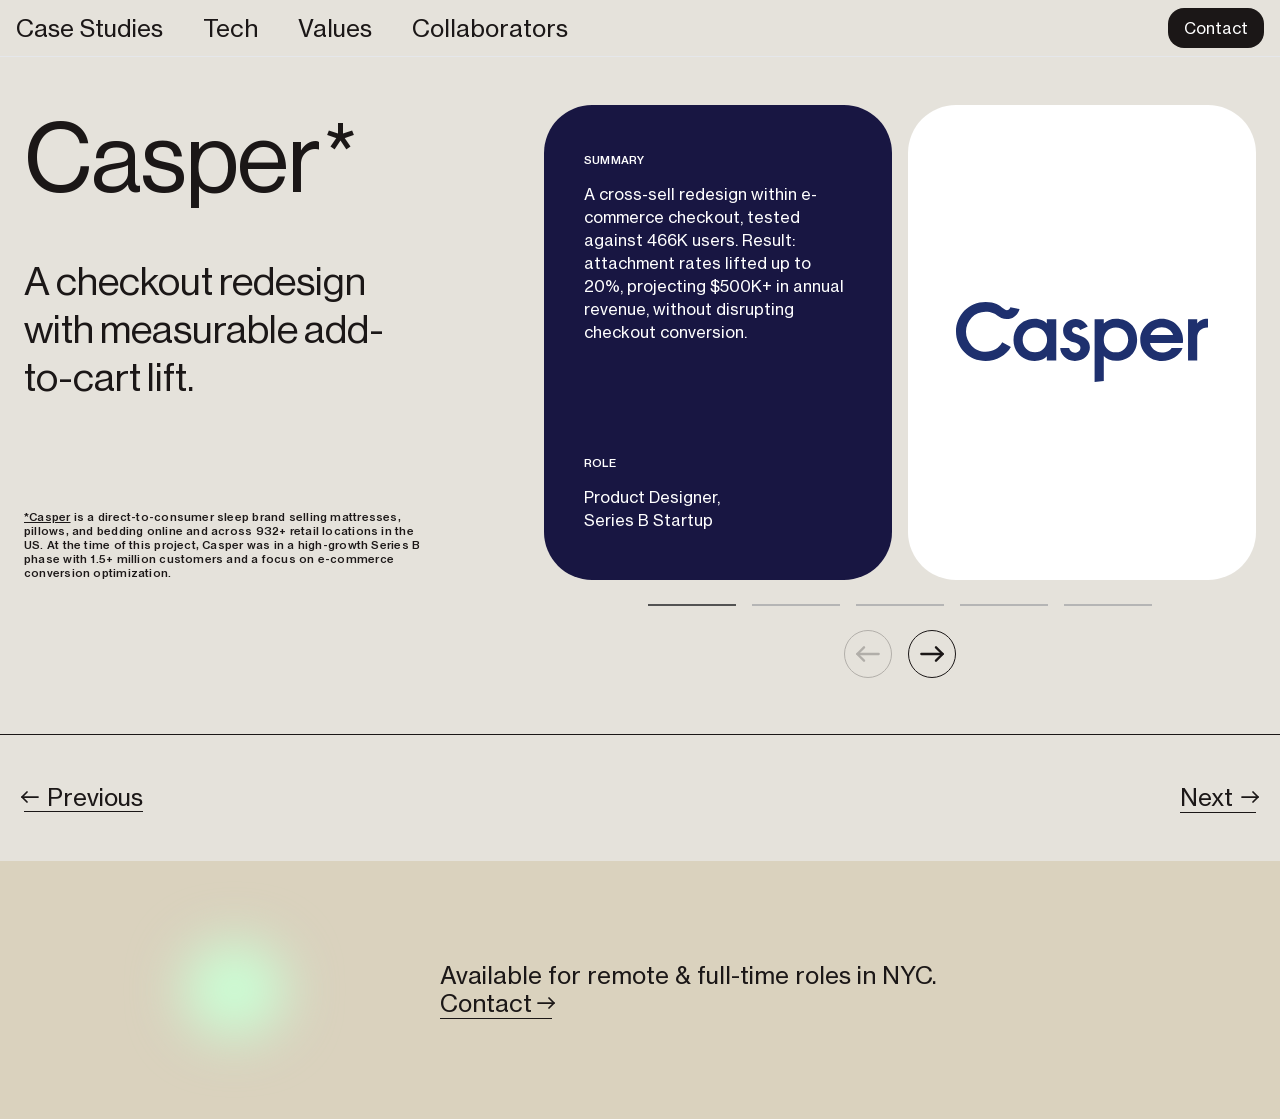
==== commit 70c19f4c: "Casper copy update" ====
--- a/casper.html
+++ b/casper.html
@@ -37,7 +37,7 @@
                 </div>
                 <div class="cs-card-meta-item">
                   <span class="cs-label">ROLE</span>
-                  <p class="cs-card-value">Product Designer, with ownership of the visual and interaction design.</p>
+                  <p class="cs-card-value">Product Designer, <br>Series B Startup</p>
                 </div>
               </div>
               <div class="cs-hero-img-wrap" style="background:#fff; display:flex; align-items:center; justify-content:center; padding:0 var(--space-6);">
--- a/styles.css
+++ b/styles.css
@@ -2134,6 +2134,7 @@
 
 /* Image → video crossfade (finde slide 2) */
 .cs-morph-wrap {
+  position: relative;
   display: flex;
   align-items: center;
   padding: 0 var(--space-4);
@@ -2172,6 +2173,44 @@
 @keyframes cs-morph-zoom {
   from { transform: translate(0, 0) scale(1); }
   to   { transform: translate(-10%, -78%) scale(2.6); }
+}
+
+.cs-morph-caption {
+  position: absolute;
+  bottom: 40px;
+  left: 0;
+  right: 0;
+  font-size: var(--type-body-sm-size);
+  opacity: 1;
+  text-align: center;
+  z-index: 2;
+  pointer-events: none;
+}
+
+.cs-morph-caption--wireframe {
+  opacity: 1;
+  animation: cs-morph-caption-out 1.5s ease-in-out 1.5s forwards;
+}
+
+@keyframes cs-morph-caption-out {
+  from { opacity: 1; }
+  to   { opacity: 0; }
+}
+
+.cs-morph-caption--final {
+  opacity: 0;
+  animation: cs-morph-caption-in-out 2s ease-in-out 2.3s forwards;
+}
+
+@keyframes cs-morph-caption-in-out {
+  0%   { opacity: 0; }
+  50%  { opacity: 1; }
+  100% { opacity: 0; }
+}
+
+@keyframes cs-morph-caption-in {
+  from { opacity: 0; }
+  to   { opacity: 1; }
 }
 
 /* Laptop ground shadow (finde slide 6) */
@@ -2714,6 +2753,11 @@
   }
 }
 
+@keyframes cs-morph-zoom-xs {
+  from { transform: translate(0, 0) scale(1); }
+  to   { transform: translate(-18%, -78%) scale(2.6); }
+}
+
 @media (max-width: 320px) {
   .cs-morph-video { animation-name: cs-morph-zoom-xs; }
   .cs-brand-wrap {
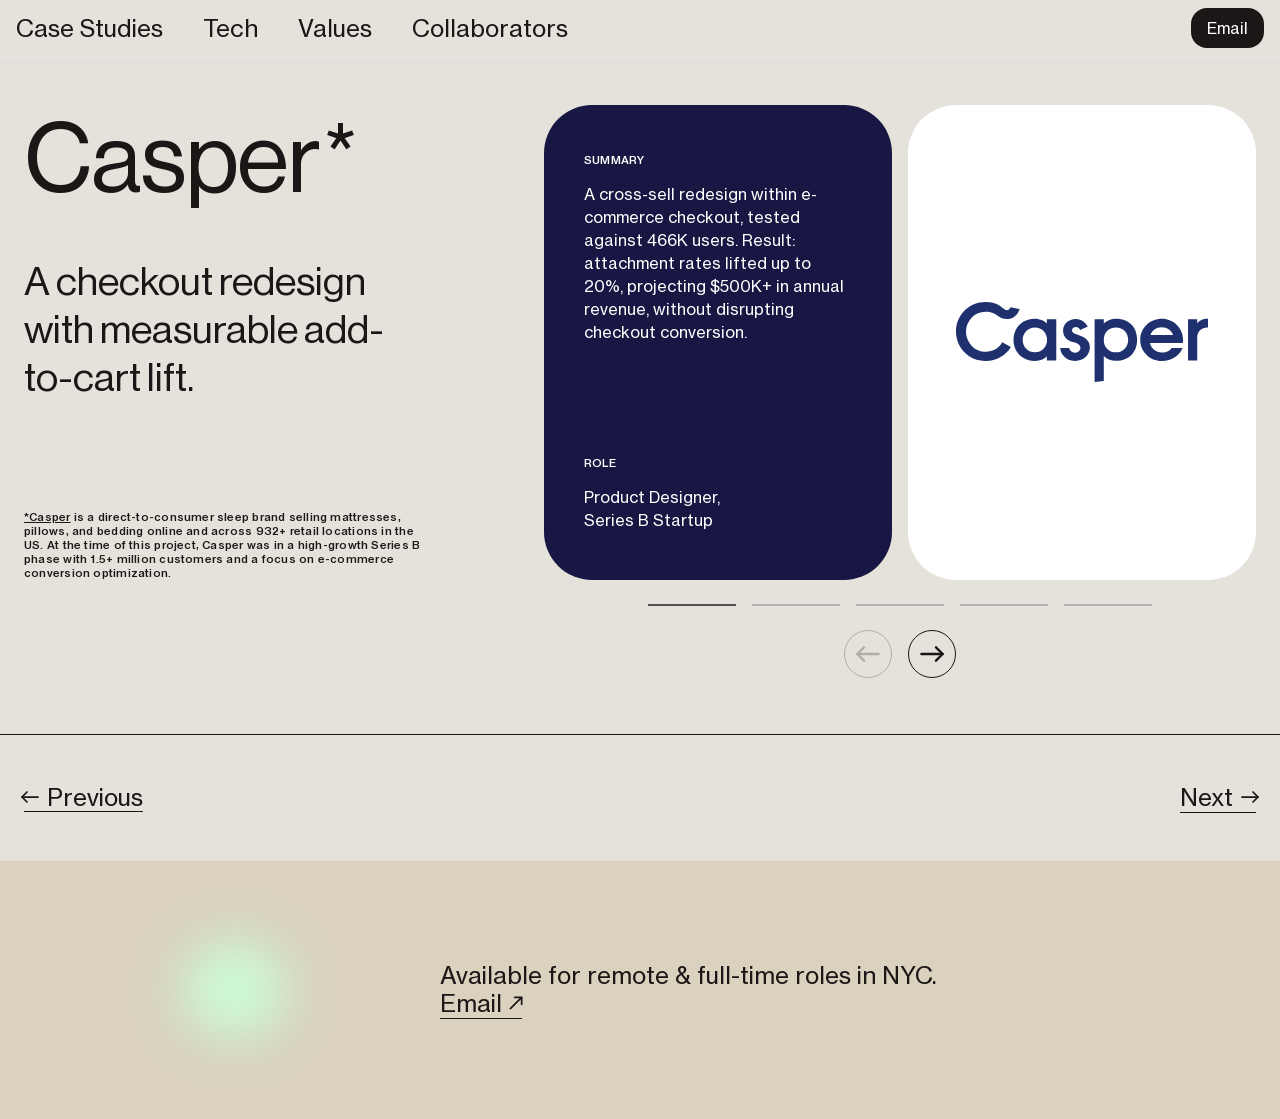
==== commit 732bc5a0: "Footer Update" ====
--- a/casper.html
+++ b/casper.html
@@ -182,7 +182,7 @@
         <div class="footer-blob"></div>
         <p class="footer-tagline">Available for remote &amp; full-time roles in NYC.
           <br>
-          <a href="mailto:anne@anneleedesigns.com">Contact
+          <a href="mailto:anne@anneleedesigns.com">Email
           <svg class="hero-cta-arrow" width="12" height="18" viewBox="0 0 12 18" fill="none" aria-hidden="true"><line x1="6" y1="1" x2="6" y2="17" stroke="currentColor" stroke-width="1.75" stroke-linecap="round"></line><polyline points="1,12 6,17 11,12" stroke="currentColor" stroke-width="1.75" fill="none" stroke-linecap="round" stroke-linejoin="round"></polyline></svg>          </a>
         </p>
       </div>
--- a/styles.css
+++ b/styles.css
@@ -482,7 +482,7 @@
   display: none; /* hidden on desktop; mobile block overrides to flex */
 }
 
-/* Mobile navbar: Contact (left) + hamburger (right), no nav links */
+/* Mobile navbar: Email (left) + hamburger (right), no nav links */
 @media (max-width: 1023px) {
   .site-header .inner-nav {
     justify-content: space-between;
@@ -1117,7 +1117,7 @@
   top: 0;
   left: 0;
   width: 453px;
-  height: 339px;
+  height: 338px;
   transform-origin: top left;
   overflow: hidden;
 }
@@ -1261,6 +1261,7 @@
   line-height: var(--type-title-l-lh);
   letter-spacing: var(--type-title-l-ls);
   color: #fff;
+  margin-bottom: var(--space-10);
 }
 
 /* Col 1: space-between to match col 2 height */
@@ -1362,7 +1363,7 @@
   line-height: var(--type-title-l-lh);
   letter-spacing: var(--type-title-l-ls);
   color: #1b1717;
-  margin: 0 0 var(--space-7);
+  margin-bottom: var(--space-10);
 }
 
 .values-col {
@@ -1610,14 +1611,14 @@
 }
 
 .footer-tagline .hero-cta-arrow {
-  transform: rotate(-90deg);
+  transform: rotate(-135deg);
   flex-shrink: 0;
   margin-left: calc(var(--space-1) / 2);
   transition: transform 0.2s ease;
 }
 
 .footer-tagline a:hover .hero-cta-arrow {
-  transform: translateX(5px) rotate(-90deg);
+  transform: translateX(3px) translateY(-3px) rotate(-135deg);
 }
 
 @media (max-width: 1439px) {
@@ -1630,7 +1631,7 @@
   }
 
   .footer-tagline {
-    grid-column: 4 / span 5;
+    grid-column: 4 / span 4;
   }
 }
 
@@ -1656,7 +1657,6 @@
   display: grid;
   grid-template-columns: repeat(12, minmax(0, 1fr));
   column-gap: var(--space-2);
-  row-gap: var(--space-2);
   width: 100%;
 }
 
@@ -1733,7 +1733,8 @@
 }
 
 @media (max-width: 768px) {
-  .tech-heading { margin-bottom: var(--space-4); }
+  .tech-heading,
+  .values-heading { margin-bottom: var(--space-7); }
   .tech-col-1 { grid-column: span 4; }
   .tech-col-rainbow { grid-column: span 1; }
   .tech-col-3 { grid-column: span 4; }
@@ -1744,7 +1745,8 @@
   .tech-col-rainbow,
   .tech-col-3 { grid-column: span 6; }
 
-  .tech-col-1 { justify-content: flex-start; gap: var(--space-3); }
+  .tech-col-1 { justify-content: flex-start; gap: var(--space-3); margin-bottom: var(--space-3); }
+  .tech-col-rainbow { margin-bottom: var(--space-3); }
   .tech-col-3 { gap: var(--space-3); }
   .tech-star-animation { aspect-ratio: 4 / 3; flex: none; }
   .tech-card { padding: var(--space-4) var(--space-3); }
@@ -1766,7 +1768,8 @@
 @media (max-width: 500px) {
   .values-col,
   .values-col:nth-child(3),
-  .values-col:nth-child(4) { grid-column: span 6; }
+  .values-col:nth-child(4) { grid-column: span 6; gap: var(--space-4); margin-bottom: var(--space-10); }
+  .values-col:last-child { margin-bottom: 0; }
 }
 
 /* ============================================================
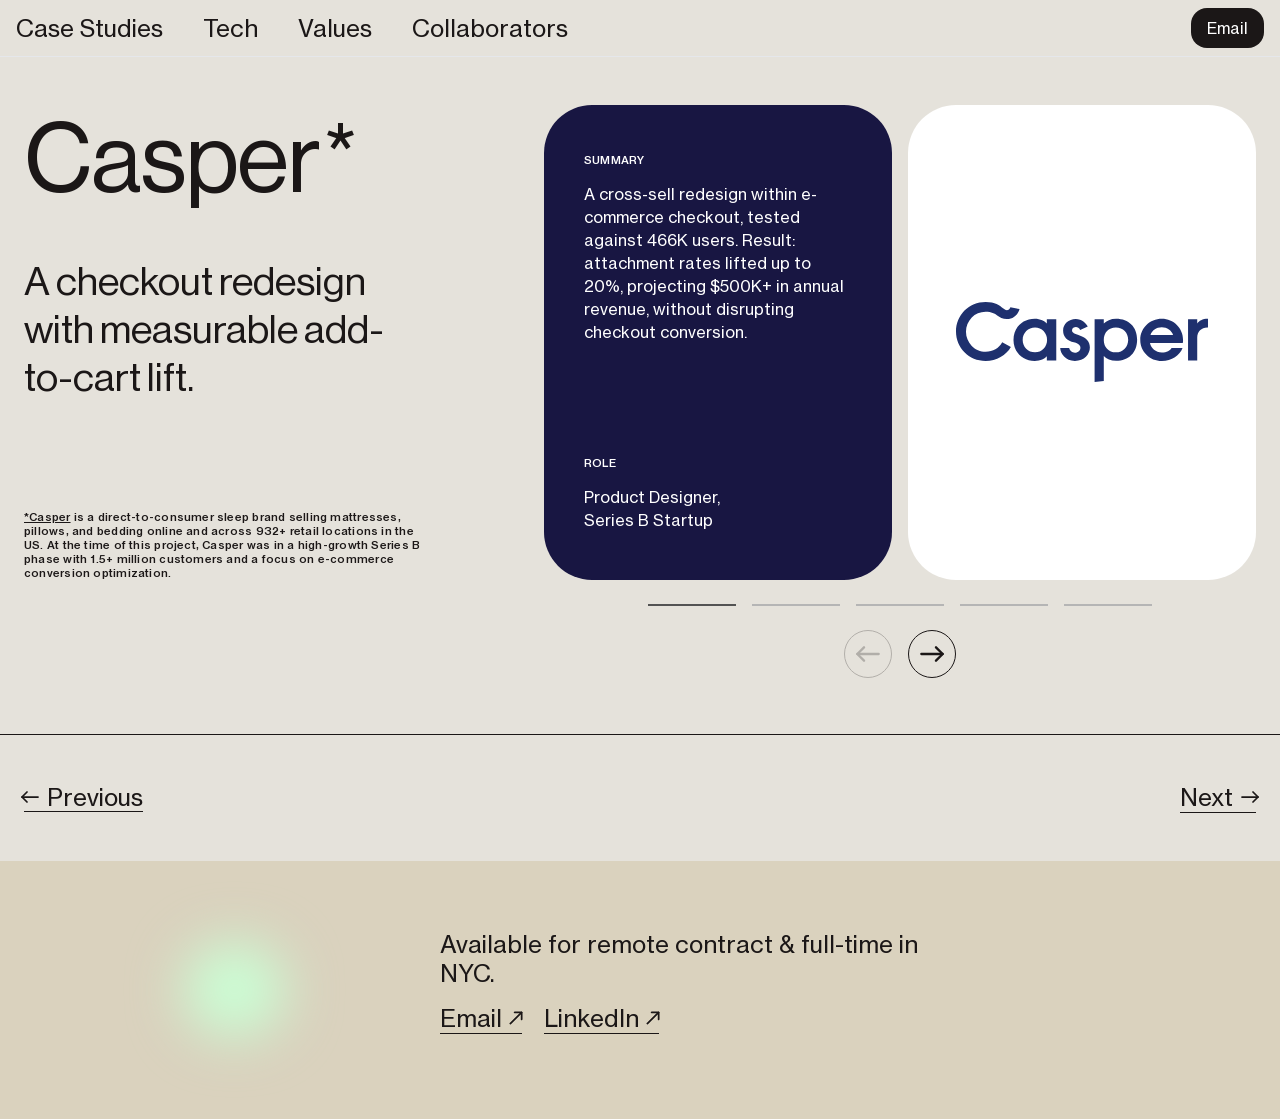
==== commit 1f4f5965: "Apply footer update to case study pages" ====
--- a/casper.html
+++ b/casper.html
@@ -6,6 +6,7 @@
   <title>Casper — Anne Lee</title>
   <link rel="stylesheet" href="styles.css" />
   <link rel="icon" type="image/x-icon" href="favicon.ico">
+  <script defer src="/_vercel/insights/script.js"></script>
 </head>
 <body>
 
@@ -180,9 +181,11 @@
     <div class="page-shell">
       <div class="footer-inner">
         <div class="footer-blob"></div>
-        <p class="footer-tagline">Available for remote &amp; full-time roles in NYC.
+        <p class="footer-tagline">Available for remote contract &amp; full-time in NYC.
           <br>
-          <a href="mailto:anne@anneleedesigns.com">Email
+          <a href="mailto:anne@anneleedesigns.com" style="margin-right: var(--space-2); margin-bottom: var(--space-2); margin-top: var(--space-2);">Email
+          <svg class="hero-cta-arrow" width="12" height="18" viewBox="0 0 12 18" fill="none" aria-hidden="true"><line x1="6" y1="1" x2="6" y2="17" stroke="currentColor" stroke-width="1.75" stroke-linecap="round"></line><polyline points="1,12 6,17 11,12" stroke="currentColor" stroke-width="1.75" fill="none" stroke-linecap="round" stroke-linejoin="round"></polyline></svg>          </a>
+          <a href="https://www.linkedin.com/in/anneleedesigns/" target="_blank" rel="noopener noreferrer">LinkedIn
           <svg class="hero-cta-arrow" width="12" height="18" viewBox="0 0 12 18" fill="none" aria-hidden="true"><line x1="6" y1="1" x2="6" y2="17" stroke="currentColor" stroke-width="1.75" stroke-linecap="round"></line><polyline points="1,12 6,17 11,12" stroke="currentColor" stroke-width="1.75" fill="none" stroke-linecap="round" stroke-linejoin="round"></polyline></svg>          </a>
         </p>
       </div>
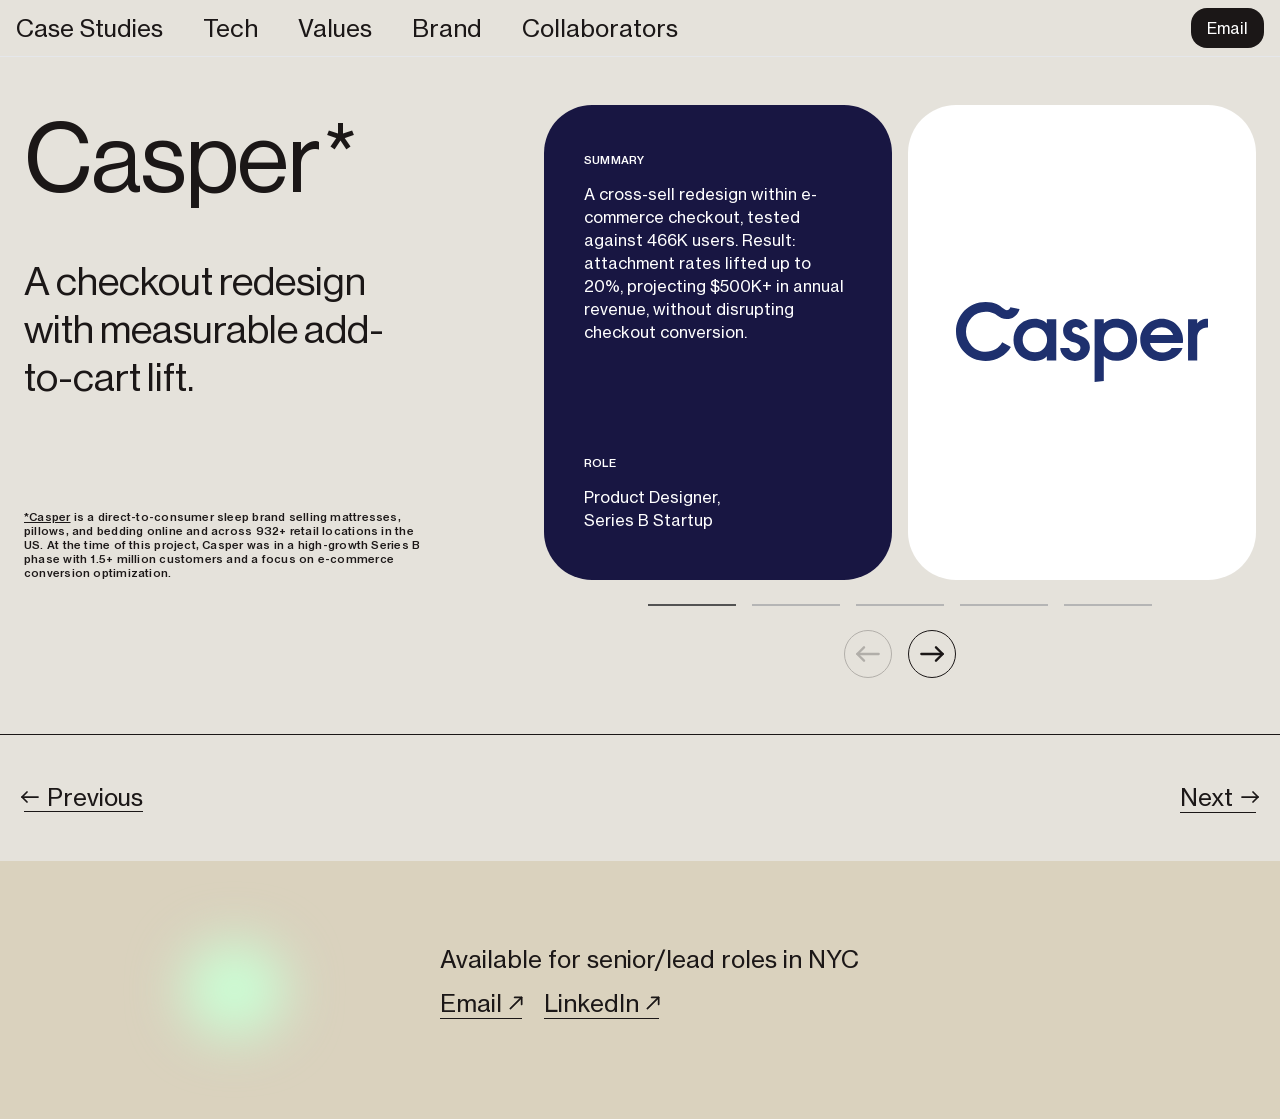
==== commit 05f5b27a: "Copy Updates Index + Footer" ====
--- a/casper.html
+++ b/casper.html
@@ -181,7 +181,7 @@
     <div class="page-shell">
       <div class="footer-inner">
         <div class="footer-blob"></div>
-        <p class="footer-tagline">Available for remote contract &amp; full-time in NYC.
+        <p class="footer-tagline">Available for senior/lead roles in NYC
           <br>
           <a href="mailto:anne@anneleedesigns.com" style="margin-right: var(--space-2); margin-bottom: var(--space-2); margin-top: var(--space-2);">Email
           <svg class="hero-cta-arrow" width="12" height="18" viewBox="0 0 12 18" fill="none" aria-hidden="true"><line x1="6" y1="1" x2="6" y2="17" stroke="currentColor" stroke-width="1.75" stroke-linecap="round"></line><polyline points="1,12 6,17 11,12" stroke="currentColor" stroke-width="1.75" fill="none" stroke-linecap="round" stroke-linejoin="round"></polyline></svg>          </a>
--- a/styles.css
+++ b/styles.css
@@ -785,7 +785,7 @@
 .case-study-card {
   grid-column: span 4;
   background: #fff;
-  border-radius: 32px;
+  border-radius: var(--space-4);
   overflow: hidden;
   display: flex;
   flex-direction: column;
@@ -1274,7 +1274,7 @@
 /* Col 2: rainbow circle SVG */
 .tech-col-rainbow {
   overflow: hidden;
-  border-radius: 32px;
+  border-radius: var(--space-4);
   position: relative;
   min-height: 643px;
 }
@@ -1297,7 +1297,7 @@
 
 .tech-card {
   background: #282222;
-  border-radius: 32px;
+  border-radius: var(--space-4);
   padding: var(--space-4);
   display: flex;
   flex-direction: column;
@@ -1347,6 +1347,109 @@
 
 
 /* ============================================================
+   Brand Section
+   ============================================================ */
+
+.brand-section {
+  background: #1b1717;
+  color: #fff;
+  padding: var(--space-15) 0;
+}
+
+.brand-header {
+  display: flex;
+  flex-direction: row;
+  align-items: flex-start;
+  gap: var(--space-2);
+  margin-bottom: var(--space-9);
+}
+
+.brand-heading {
+  font-family: var(--font-display);
+  font-size: var(--type-title-l-size);
+  font-weight: var(--type-title-l-weight);
+  line-height: var(--type-title-l-lh);
+  letter-spacing: var(--type-title-l-ls);
+  color: #fff;
+  margin: 0;
+  flex: 0 0 calc(33.333% - 8px);
+}
+
+.brand-col {
+  align-self: center;
+  position: relative;
+  overflow: hidden;
+  border-radius: var(--space-4);
+}
+
+.brand-col-video {
+  aspect-ratio: 1 / 1;
+  background: #dfc2cc;
+  display: flex;
+  align-items: center;
+  justify-content: center;
+}
+
+.brand-col-video .brand-media {
+  width: 100%;
+  height: auto;
+}
+
+.brand-media {
+  width: 100%;
+  height: auto;
+  display: block;
+}
+
+.brand-overlay {
+  position: absolute;
+  inset: 0;
+  background: #1c1c1c;
+  padding: var(--space-7) var(--space-4);
+  display: flex;
+  flex-direction: column;
+  justify-content: space-between;
+  opacity: 0;
+  transition: opacity 0.25s ease;
+  pointer-events: none;
+}
+
+.brand-col:hover .brand-overlay,
+.brand-col.overlay-active .brand-overlay {
+  opacity: 1;
+  pointer-events: auto;
+}
+
+.brand-overlay-desc {
+  font-family: var(--font-text);
+  font-size: var(--type-title-s-size);
+  font-weight: var(--type-title-s-weight);
+  line-height: var(--type-title-s-lh);
+  letter-spacing: var(--type-title-s-ls);
+  color: #fff;
+  margin: 0;
+}
+
+.brand-overlay p {
+  margin: 0;
+}
+
+@media screen and (max-width: 500px) {
+  .brand-overlay {
+    padding: var(--space-9) var(--space-4);
+  }
+  .brand-overlay-desc {
+    font-family: var(--font-text);
+    font-size: var(--type-body-size);
+    font-weight: var(--type-body-weight);
+    line-height: var(--type-body-lh);
+    letter-spacing: var(--type-body-ls);
+    color: #fff;
+    margin: 0;
+  }
+}
+
+/* ============================================================
    Values Section
    ============================================================ */
 
@@ -1448,7 +1551,7 @@
   align-self: start;
 }
 
-.collab-description {
+.project-description {
   grid-column: 5 / span 6;
   font-family: var(--font-text);
   font-size: var(--type-title-s-size);
@@ -1717,6 +1820,24 @@
   .span-5 { grid-column: span 5; }
   .span-6 { grid-column: span 6; }
   .span-7, .span-8, .span-9, .span-10, .span-11, .span-12 { grid-column: span 6; }
+}
+
+/* ============================================================
+   Brand section responsive — after grid system so these win cascade
+   ============================================================ */
+@media (max-width: 1024px) {
+  .brand-col { grid-column: span 3; } /* span-4 → span-3 on 9-col */
+}
+
+@media (max-width: 768px) {
+  .brand-heading { margin-bottom: var(--space-7); }
+  .brand-header { flex-direction: column; }
+  .brand-heading { flex: none; }
+}
+
+@media (max-width: 500px) {
+  .brand-col { grid-column: span 6; margin-bottom: var(--space-3); }
+  .brand-col:last-child { margin-bottom: 0; }
 }
 
 /* ============================================================
@@ -2788,7 +2909,7 @@
 /* 769px–1024px: side-by-side heading (3 cols) + description+groups (6 cols) */
 @media (min-width: 769px) and (max-width: 1024px) {
   .collab-heading { grid-column: 1 / span 3; }
-  .collab-description { grid-column: 4 / span 6; }
+  .project-description { grid-column: 4 / span 6; }
   .collab-groups { grid-column: 4 / span 6; }
 }
 
@@ -2806,14 +2927,14 @@
 /* ≤768px: stacked full-width */
 @media (max-width: 768px) {
   .collab-heading { grid-column: 1 / span 9; margin-bottom: var(--space-4); }
-  .collab-description { grid-column: 1 / span 9; }
+  .project-description { grid-column: 1 / span 9; }
   .collab-groups { grid-column: 1 / span 9; }
 }
 
 /* 500px: stacked layout, 3 modules per row */
 @media (max-width: 570px) {
   .collab-heading { grid-column: 1 / span 6; margin-bottom: var(--space-4);}
-  .collab-description { grid-column: 1 / span 7; }
+  .project-description { grid-column: 1 / span 7; }
   .collab-groups { grid-column: 1 / span 6; padding-top: var(--space-7); }
 
   /* 3 modules per row (each module = 2 of 6 page cols) */
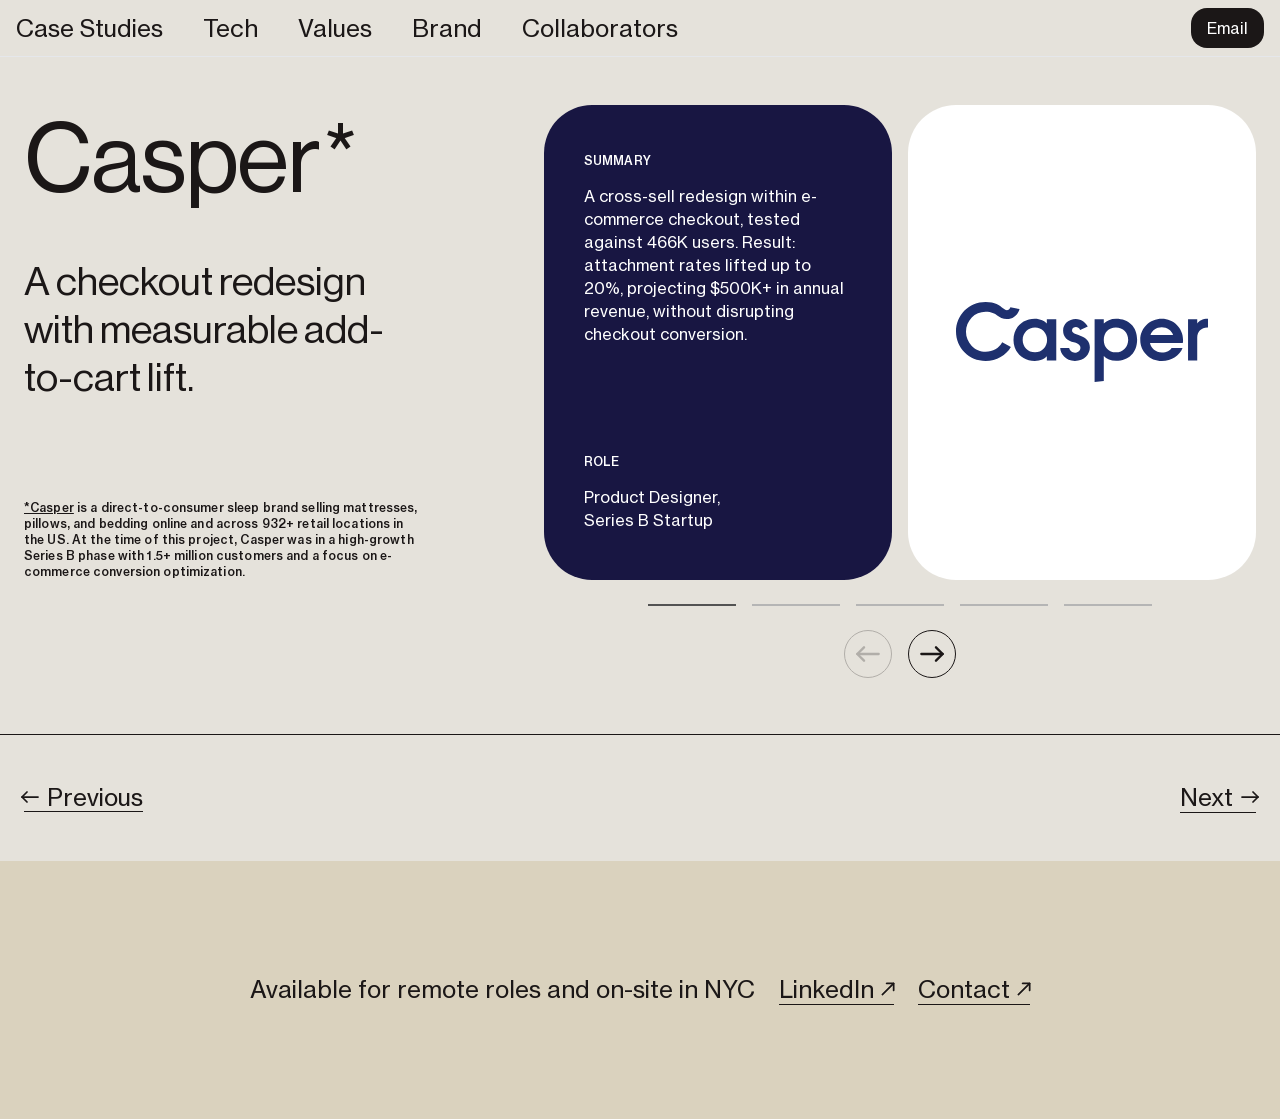
==== commit 2d2fff7e: "Update: Footer content" ====
--- a/casper.html
+++ b/casper.html
@@ -180,12 +180,11 @@
   <footer>
     <div class="page-shell">
       <div class="footer-inner">
-        <div class="footer-blob"></div>
-        <p class="footer-tagline">Available for senior/lead roles in NYC
-          <br>
-          <a href="mailto:anne@anneleedesigns.com" style="margin-right: var(--space-2); margin-bottom: var(--space-2); margin-top: var(--space-2);">Email
+        <p class="footer-tagline">
+          <p class="footer-tagline">Available for remote roles and on-site in NYC
+          <a href="https://www.linkedin.com/in/anneleedesigns/" target="_blank" rel="noopener noreferrer">LinkedIn
           <svg class="hero-cta-arrow" width="12" height="18" viewBox="0 0 12 18" fill="none" aria-hidden="true"><line x1="6" y1="1" x2="6" y2="17" stroke="currentColor" stroke-width="1.75" stroke-linecap="round"></line><polyline points="1,12 6,17 11,12" stroke="currentColor" stroke-width="1.75" fill="none" stroke-linecap="round" stroke-linejoin="round"></polyline></svg>          </a>
-          <a href="https://www.linkedin.com/in/anneleedesigns/" target="_blank" rel="noopener noreferrer">LinkedIn
+          <a href="mailto:anne@anneleedesigns.com">Contact
           <svg class="hero-cta-arrow" width="12" height="18" viewBox="0 0 12 18" fill="none" aria-hidden="true"><line x1="6" y1="1" x2="6" y2="17" stroke="currentColor" stroke-width="1.75" stroke-linecap="round"></line><polyline points="1,12 6,17 11,12" stroke="currentColor" stroke-width="1.75" fill="none" stroke-linecap="round" stroke-linejoin="round"></polyline></svg>          </a>
         </p>
       </div>
--- a/styles.css
+++ b/styles.css
@@ -356,10 +356,10 @@
   --type-body-ls:     0.0em;
 
   /* Body Small — Neue Haas Text Pro 65 Medium */
-  --type-body-sm-size:   11px;
+  --type-body-sm-size:   12px;
   --type-body-sm-weight: 500;
-  --type-body-sm-lh:     14px;
-  --type-body-sm-ls:     0.02em;
+  --type-body-sm-lh:     16px;
+  --type-body-sm-ls:     0.01em;
 
   /* Single column width at each breakpoint — drives cs-progress-seg width.
      Formula: (viewport_or_max - 2×margin - (cols-1)×gutter) / cols
@@ -648,7 +648,7 @@
   font-weight: var(--type-body-sm-weight);
   line-height: var(--type-body-sm-lh);
   letter-spacing: var(--type-body-sm-ls);
-  color: #1b1717;
+  color: #2b2424;
   margin: 0;
 }
 
@@ -774,16 +774,64 @@
    Case Studies Section
    ============================================================ */
 
+/* Relative wrapper so the round arrows can flank the card row */
+.cs-scroller {
+  position: relative;
+  margin-bottom: var(--space-15);
+}
+
 .case-studies {
-  display: grid;
-  grid-template-columns: subgrid;
-  row-gap: var(--space-3); /* 24px between wrapped rows */
+  display: flex;
+  gap: var(--space-2); /* 16px — matches grid gutter */
+  overflow-x: auto;
+  scroll-snap-type: x proximity;
+  scroll-behavior: smooth;
+  /* overflow-x:auto forces overflow-y to clip too, which cuts the hover
+     shadow/lift. Pad vertically to make room, then cancel with an equal
+     negative margin so page layout is unchanged. */
+  padding-block: 44px;
+  margin-block: -44px;
   scroll-margin-top: var(--space-10);
-  margin-bottom: var(--space-15);
-}
+  scrollbar-width: none; /* Firefox */
+}
+.case-studies::-webkit-scrollbar { display: none; } /* WebKit */
+
+/* Round arrows straddling the left/right edges of the card row (half-overlap).
+   Scoped under .cs-scroller to win over the base .cs-arrow rules. */
+.cs-scroller .cs-scroll-arrow {
+  position: absolute;
+  top: 50%;
+  z-index: 3;
+  border: none;
+  background: #fff;
+  box-shadow: 0 4px 16px rgba(0, 0, 0, 0.10);
+}
+/* Straddle the card edge, but extend outward only as far as the page margin
+   allows minus 8px, so the arrow never gets closer than 8px to the viewport. */
+.cs-scroller .cs-scroll-arrow--prev { left: 0;  transform: translate(calc(8px - var(--space-3)), -50%); }
+.cs-scroller .cs-scroll-arrow--next { right: 0; transform: translate(calc(var(--space-3) - 8px), -50%); }
+
+/* Invisible enlarged hit area so near-misses don't click the card underneath.
+   Extends outward only to the 8px viewport gap, and further over the card. */
+.cs-scroller .cs-scroll-arrow::before {
+  content: "";
+  position: absolute;
+  top: -12px;
+  bottom: -12px;
+  border-radius: 999px;
+}
+.cs-scroller .cs-scroll-arrow--prev::before { left: -8px; right: -16px; }
+.cs-scroller .cs-scroll-arrow--next::before { left: -16px; right: -8px; }
+/* Keep the white fill on the disabled arrow; fade only its icon */
+.cs-scroller .cs-scroll-arrow[disabled] {
+  opacity: 1;
+  background: #fff;
+}
+.cs-scroller .cs-scroll-arrow[disabled] svg { color: rgba(27, 23, 23, 0.25); }
 
 .case-study-card {
-  grid-column: span 4;
+  flex: 0 0 calc((100% - 2 * var(--space-2)) / 3); /* 3 visible; 4th scrolls */
+  scroll-snap-align: start;
   background: #fff;
   border-radius: var(--space-4);
   overflow: hidden;
@@ -1213,7 +1261,7 @@
 
 /* Case studies responsive */
 @media (max-width: 1024px) {
-  .case-study-card { grid-column: span 3; } /* 3 per row on 9-col */
+  .case-study-card { flex-basis: calc((100% - var(--space-2)) / 2); } /* 2 visible */
 
   .card-body {
     padding: var(--space-4) var(--space-3); /* 32px top/bottom, 24px left/right */
@@ -1237,12 +1285,30 @@
 }
 
 @media (max-width: 768px) {
-  .case-study-card { grid-column: span 4; } /* 2 per row on 9-col, 3rd wraps */
+  .case-study-card { flex-basis: 72%; } /* ~1.3 visible, peek next */
 }
 
 @media (max-width: 500px) {
-  .case-study-card { grid-column: span 6; } /* 1 per row on 6-col */
-}
+  .case-study-card { flex-basis: 84%; } /* ~1.1 visible, peek next */
+}
+
+/* Pocket Type card — "Get Ready with Me" sample composition */
+.pt-grwm-image {
+  display: flex;
+  align-items: center;
+  justify-content: center;
+  overflow: hidden;
+}
+.pt-grwm {
+  font-family: "Pinyon Script", cursive;
+  color: #1b1717;
+  text-align: center;
+  line-height: 0.92;
+  white-space: nowrap;
+}
+.pt-grwm-main { display: block; font-size: clamp(60px, 8.2vw, 98px); }
+.pt-grwm-row { display: flex; align-items: baseline; justify-content: center; gap: 0.08em; }
+.pt-grwm-sub { font-size: clamp(30px, 4.2vw, 50px); transform: translate(-0.1em, -0.4em); }
 
 /* ============================================================
    Technology Section
@@ -1675,32 +1741,24 @@
 }
 
 .footer-inner {
-  display: grid;
-  grid-template-columns: repeat(12, minmax(0, 1fr));
-  column-gap: var(--space-2);
+  display: flex;
+  justify-content: center;
   align-items: center;
   min-height: 258px;
 }
 
-.footer-blob {
-  grid-column: 1 / span 3;
-  justify-self: end;
-  width: 101px;
-  height: 93px;
-  border-radius: 50%;
-  background: #caffd5;
-  filter: blur(27px);
-  flex-shrink: 0;
-}
-
 .footer-tagline {
-  grid-column: 5 / span 7;
+  display: flex;
+  flex-wrap: wrap;
+  justify-content: center;
+  gap: var(--space-2) var(--space-3);
   font-family: var(--font-text);
   font-size: var(--type-title-s-size);
   font-weight: var(--type-title-s-weight);
   line-height: var(--type-title-s-lh);
   letter-spacing: var(--type-title-s-ls);
   color: #1b1717;
+  text-align: center;
   margin: 0;
 }
 
@@ -1722,29 +1780,6 @@
 
 .footer-tagline a:hover .hero-cta-arrow {
   transform: translateX(3px) translateY(-3px) rotate(-135deg);
-}
-
-@media (max-width: 1439px) {
-  .footer-inner {
-    grid-template-columns: repeat(9, minmax(0, 1fr));
-  }
-
-  .footer-blob {
-    grid-column: 1 / span 2;
-  }
-
-  .footer-tagline {
-    grid-column: 4 / span 4;
-  }
-}
-
-@media (max-width: 500px) {
-  .footer-inner {
-    grid-template-columns: repeat(6, minmax(0, 1fr));
-  }
-  .footer-tagline {
-    grid-column: 3 / span 4;
-  }
 }
 
 /* Page structure + 12-col grid (24px margin / 16px gutter) */
